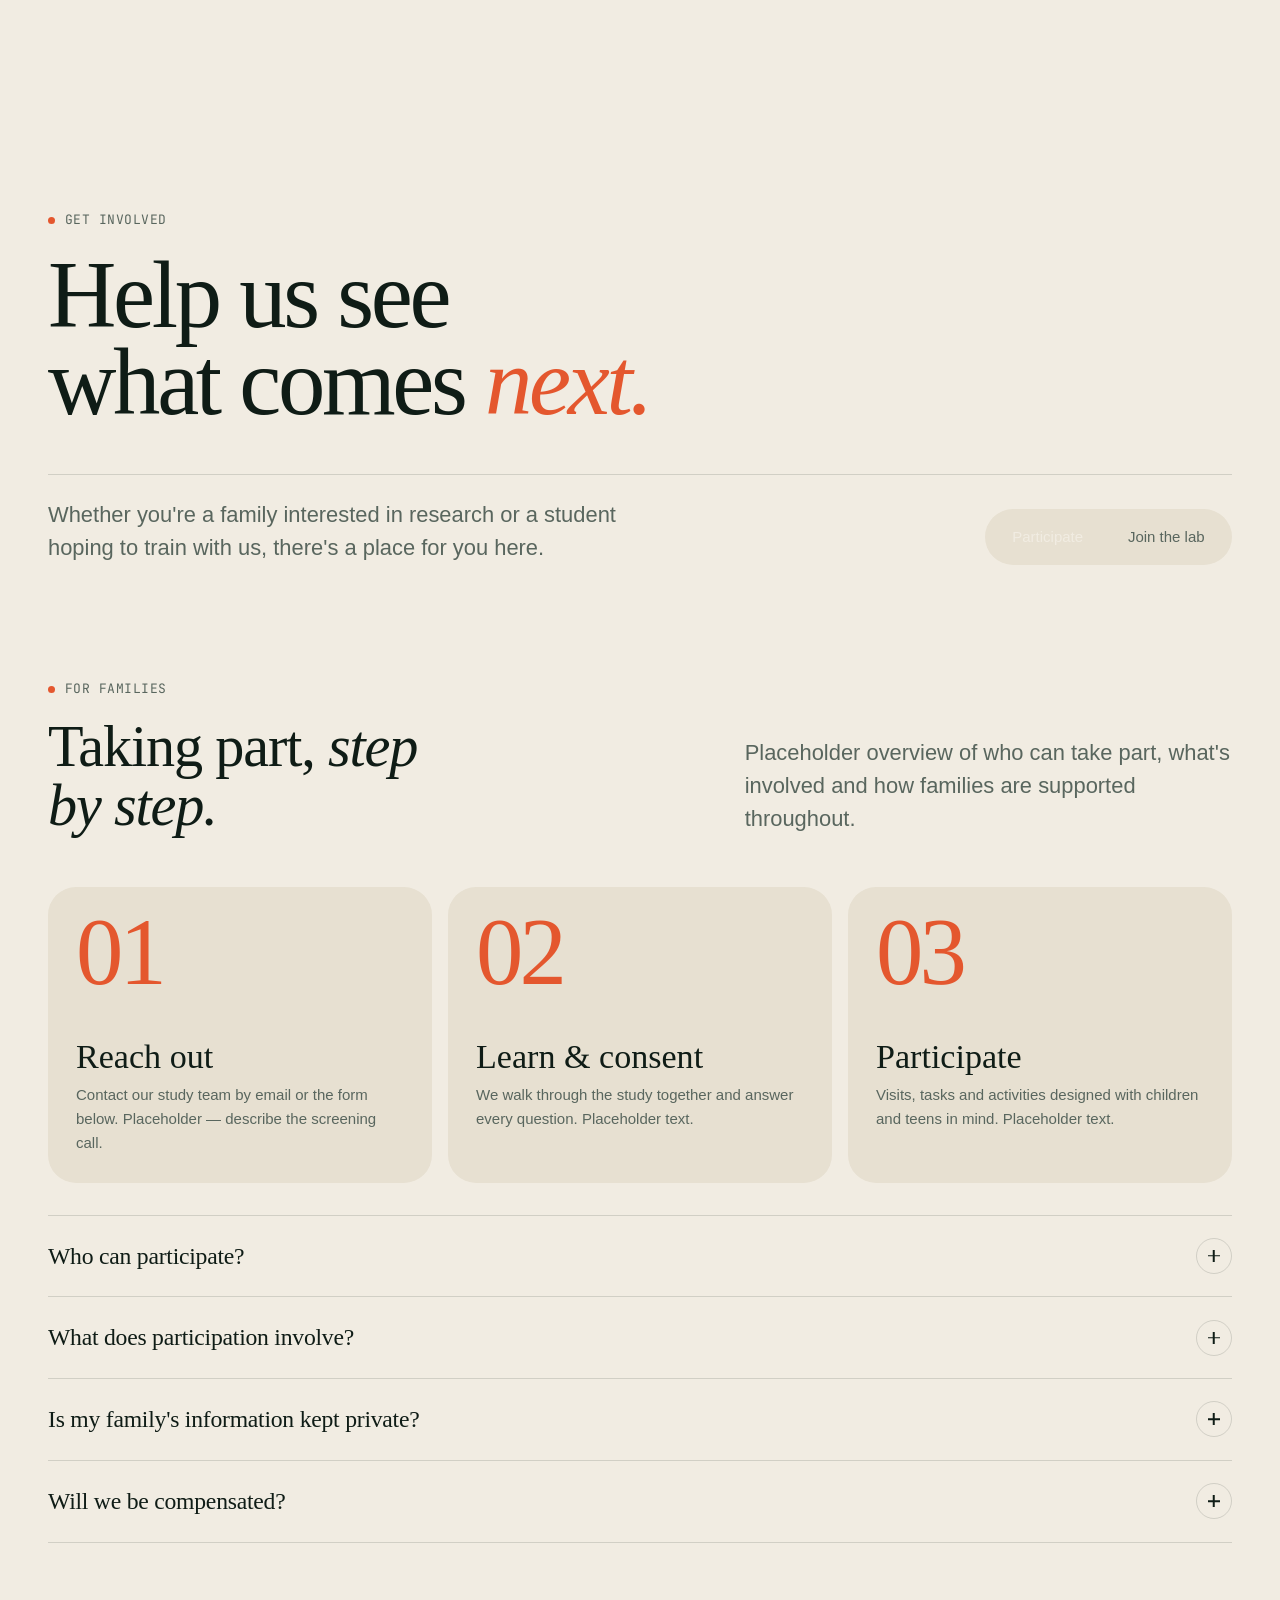
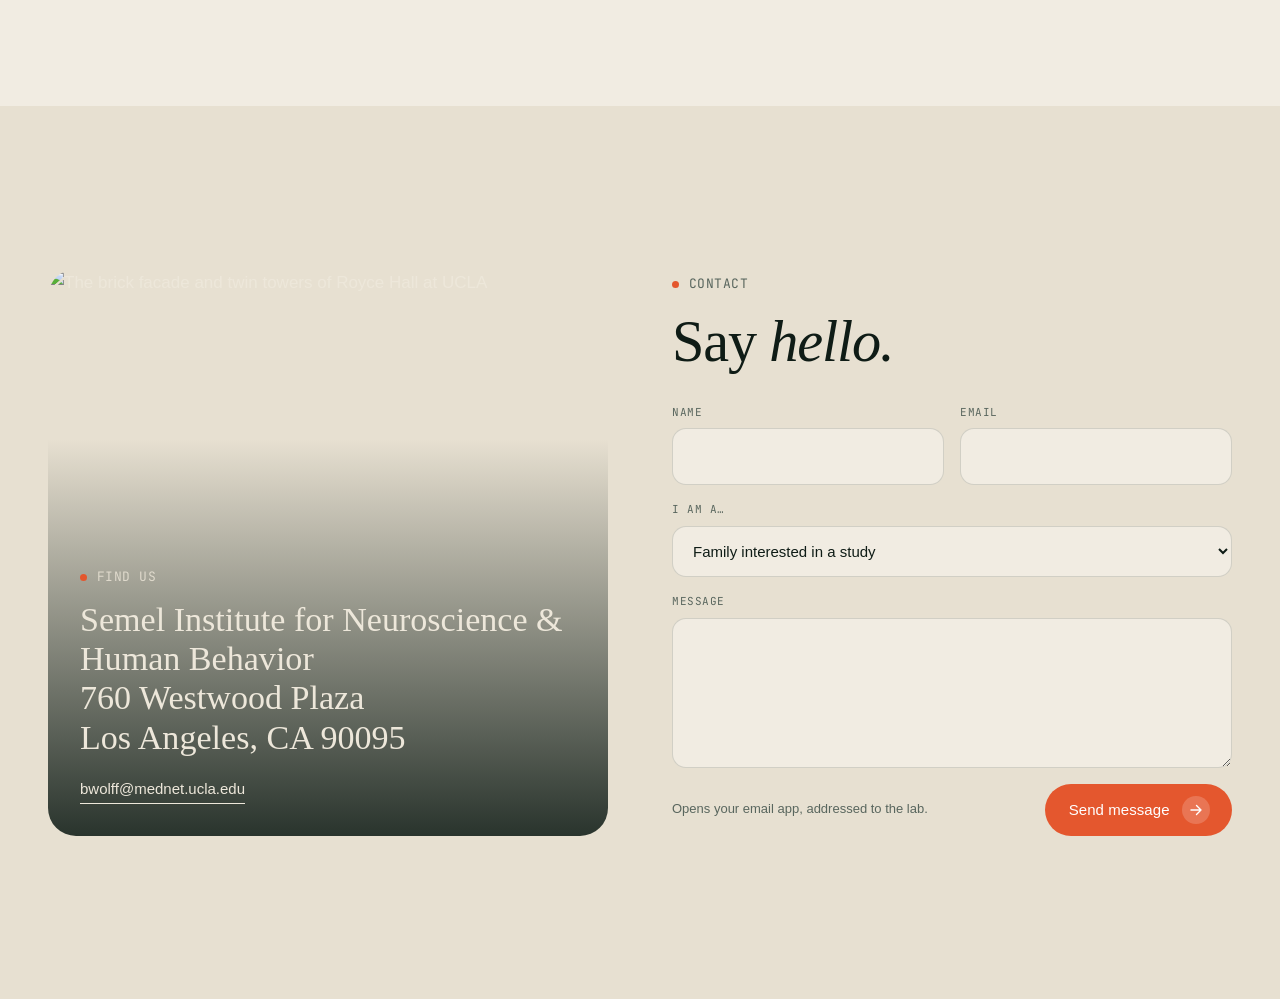
==== join.html @ d781b2df "Merge c249f1f068d83314486b79e9a5a73fc6388bdfba into 123a8e19e68fdc4e850683830ab4f4969137a31b" ====
<!doctype html>
<html lang="en" class="no-js">
<head>
  <meta charset="utf-8">
  <meta name="viewport" content="width=device-width, initial-scale=1, viewport-fit=cover">
  <title>Get involved — SEED Lab · UCLA</title>
  <meta name="description" content="Participate in SEED Lab research or join the lab at the UCLA Semel Institute.">
  <meta name="theme-color" content="#F1ECE2">
  <meta property="og:title" content="Get involved — SEED Lab · UCLA">
  <meta property="og:description" content="Participate in SEED Lab research or join the lab at the UCLA Semel Institute.">
  <meta property="og:image" content="assets/logo/seed-lab-og.png">
  <link rel="icon" type="image/svg+xml" href="assets/logo/favicon.svg">
  <link rel="preconnect" href="https://api.fontshare.com" crossorigin>
  <link rel="preconnect" href="https://fonts.googleapis.com">
  <link rel="preconnect" href="https://fonts.gstatic.com" crossorigin>
  <link href="https://api.fontshare.com/v2/css?f[]=boska@400,401,500,501,700&f[]=switzer@400,500,600&display=swap" rel="stylesheet">
  <link href="https://fonts.googleapis.com/css2?family=JetBrains+Mono:wght@400;500&display=swap" rel="stylesheet">
  <link rel="stylesheet" href="assets/css/style.css">
  <script>(function(){var h=document.documentElement;h.classList.remove('no-js');var s={};try{s=JSON.parse(window.name||'{}')||{};}catch(e){s={};}if(s.theme)h.dataset.theme=s.theme;var r=document.referrer,same=false;try{same=r&&new URL(r).host===location.host;}catch(e){}if(same&&s.nav)h.classList.add('is-entering');if(same)h.classList.add('no-loader');})();</script>
</head>
<body data-page="join">
  <main id="main" tabindex="-1">
    <section class="page-hero">
      <canvas class="ph-canvas" data-page-canvas aria-hidden="true"></canvas>
      <div class="wrap">
        <span class="eyebrow">Get involved</span>
        <h1 class="display ph-title" data-lines><span class="line"><span>Help us see</span></span><span class="line"><span>what comes <em>next.</em></span></span></h1>
        <div class="ph-foot">
          <p class="lede">Whether you're a family interested in research or a student hoping to train with us, there's a place for you here.</p>
          <div class="tabs" data-tabs role="tablist" aria-label="Ways to get involved">
            <span class="ind" aria-hidden="true"></span>
            <button role="tab" id="tab-p" aria-controls="panel-p" aria-selected="true" data-hash="participate" type="button">Participate</button>
            <button role="tab" id="tab-j" aria-controls="panel-j" aria-selected="false" data-hash="positions" type="button" tabindex="-1">Join the lab</button>
          </div>
        </div>
      </div>
    </section>

    <section class="section" style="padding-top:clamp(1rem,3vw,2rem)" id="participate">
      <div class="wrap">
        <div class="tabpanel" id="panel-p" role="tabpanel" aria-labelledby="tab-p" tabindex="0">
          <div class="sec-head"><div><span class="eyebrow">For families</span><h2 class="display h-2xl">Taking part, <em>step by step.</em></h2></div><p class="lede">Placeholder overview of who can take part, what's involved and how families are supported throughout.</p></div>
          <div class="steps">
            <div class="step fade"><span class="sn">01</span><div><h3>Reach out</h3><p>Contact our study team by email or the form below. Placeholder — describe the screening call.</p></div></div>
            <div class="step fade"><span class="sn">02</span><div><h3>Learn &amp; consent</h3><p>We walk through the study together and answer every question. Placeholder text.</p></div></div>
            <div class="step fade"><span class="sn">03</span><div><h3>Participate</h3><p>Visits, tasks and activities designed with children and teens in mind. Placeholder text.</p></div></div>
          </div>
          <div class="faq">
            <details><summary>Who can participate? <span class="pm" aria-hidden="true"></span></summary><div class="ans">Eligibility placeholder — age range, family history criteria, location. Lorem ipsum dolor sit amet, consectetur adipiscing elit.</div></details>
            <details><summary>What does participation involve? <span class="pm" aria-hidden="true"></span></summary><div class="ans">Placeholder — number of visits, duration, types of activities (questionnaires, tasks, devices).</div></details>
            <details><summary>Is my family's information kept private? <span class="pm" aria-hidden="true"></span></summary><div class="ans">Placeholder — describe confidentiality, IRB oversight and data protections.</div></details>
            <details><summary>Will we be compensated? <span class="pm" aria-hidden="true"></span></summary><div class="ans">Placeholder — describe compensation and travel/parking support.</div></details>
          </div>
        </div>

        <div class="tabpanel" id="panel-j" role="tabpanel" aria-labelledby="tab-j" tabindex="0" hidden>
          <div class="sec-head" id="positions"><div><span class="eyebrow">Positions</span><h2 class="display h-2xl">Train with <em>us.</em></h2></div><p class="lede">We welcome curious people from psychology, neuroscience, medicine, computer science, statistics and beyond.</p></div>
          <div class="positions">
            <div class="position"><div><h3>Undergraduate Research Assistant</h3><p>Placeholder — commitment, skills, how to apply.</p></div><span class="state mono"><i></i>Open</span><a class="btn btn-ghost" href="#contact">Apply <span class="arr"><svg viewBox="0 0 12 12" fill="none"><path d="M1 6h10M6.5 1.5 11 6l-4.5 4.5" stroke="currentColor" stroke-width="1.4" stroke-linecap="round" stroke-linejoin="round"/></svg></span></a></div>
            <div class="position"><div><h3>Graduate Student</h3><p>Placeholder — affiliated programs and rotation info.</p></div><span class="state mono"><i></i>Open</span><a class="btn btn-ghost" href="#contact">Inquire <span class="arr"><svg viewBox="0 0 12 12" fill="none"><path d="M1 6h10M6.5 1.5 11 6l-4.5 4.5" stroke="currentColor" stroke-width="1.4" stroke-linecap="round" stroke-linejoin="round"/></svg></span></a></div>
            <div class="position"><div><h3>Postdoctoral Scholar</h3><p>Placeholder — research areas and funding.</p></div><span class="state mono"><i></i>Open</span><a class="btn btn-ghost" href="#contact">Inquire <span class="arr"><svg viewBox="0 0 12 12" fill="none"><path d="M1 6h10M6.5 1.5 11 6l-4.5 4.5" stroke="currentColor" stroke-width="1.4" stroke-linecap="round" stroke-linejoin="round"/></svg></span></a></div>
            <div class="position"><div><h3>Research Coordinator</h3><p>Placeholder — role summary.</p></div><span class="state closed mono"><i></i>Closed</span><a class="btn btn-ghost" href="#contact">Notify me <span class="arr"><svg viewBox="0 0 12 12" fill="none"><path d="M1 6h10M6.5 1.5 11 6l-4.5 4.5" stroke="currentColor" stroke-width="1.4" stroke-linecap="round" stroke-linejoin="round"/></svg></span></a></div>
          </div>
        </div>
      </div>
    </section>

    <section class="section tint" id="contact">
      <div class="wrap contact-grid">
        <div class="contact-card reveal-img">
          <img src="assets/img/royce-hall.webp" alt="The brick facade and twin towers of Royce Hall at UCLA" loading="lazy">
          <span class="eyebrow" style="color:rgba(237,231,218,.8)">Find us</span>
          <address>Semel Institute for Neuroscience &amp; Human Behavior<br>760 Westwood Plaza<br>Los Angeles, CA 90095</address>
          <a class="link-arrow" style="margin-top:1.25rem;align-self:flex-start" href="mailto:bwolff@mednet.ucla.edu">bwolff@mednet.ucla.edu</a>
        </div>
        <div>
          <span class="eyebrow">Contact</span>
          <h2 class="display h-2xl" style="margin-block:1rem 2rem">Say <em>hello.</em></h2>
          <form class="form" id="contactForm" novalidate>
            <div class="form-row">
              <div class="field"><label for="f-name">Name</label><input id="f-name" name="name" required autocomplete="name"></div>
              <div class="field"><label for="f-email">Email</label><input id="f-email" name="email" type="email" required autocomplete="email"></div>
            </div>
            <div class="field"><label for="f-topic">I am a…</label>
              <select id="f-topic" name="topic"><option>Family interested in a study</option><option>Prospective student or trainee</option><option>Researcher / collaborator</option><option>Member of the press</option><option>Other</option></select>
            </div>
            <div class="field"><label for="f-msg">Message</label><textarea id="f-msg" name="message" required></textarea></div>
            <div style="display:flex;flex-wrap:wrap;gap:1rem;align-items:center;justify-content:space-between">
              <p class="form-note">Opens your email app, addressed to the lab.</p>
              <button class="btn btn-ember" type="submit">Send message <span class="arr"><svg viewBox="0 0 12 12" fill="none"><path d="M1 6h10M6.5 1.5 11 6l-4.5 4.5" stroke="currentColor" stroke-width="1.4" stroke-linecap="round" stroke-linejoin="round"/></svg></span></button>
            </div>
            <p class="form-ok" id="formOk" role="status">Thanks — your email app should open with your message ready to send.</p>
          </form>
        </div>
      </div>
    </section>
  </main>

  <footer data-footer data-header="dark"></footer>

  <script src="assets/vendor/gsap.min.js" defer></script>
  <script src="assets/vendor/ScrollTrigger.min.js" defer></script>
  <script src="assets/vendor/lenis.min.js" defer></script>
  <script src="assets/js/data.js" defer></script>
  <script src="assets/js/main.js" defer></script>
</body>
</html>
---- assets/css/style.css ----
/* ==========================================================================
   SEED Lab — UCLA Semel Institute
   Design system + components
   --------------------------------------------------------------------------
   EDITING TIPS
   - Colors live in :root below. Change --ember to re-theme the accent.
   - Fonts: Boska (display), Switzer (body), JetBrains Mono (labels).
   ========================================================================== */

:root {
  /* Palette ------------------------------------------------------------- */
  --ink: #0f1c16;          /* deep forest black */
  --ink-2: #15261e;
  --ink-3: #1d3328;
  --paper: #f1ece2;        /* warm bone paper */
  --paper-2: #e7e0d1;
  --paper-3: #dcd3c1;
  --bone: #ede7da;         /* text on dark */
  --ember: #e4572e;        /* accent — emergence */
  --ember-deep: #c4431d;
  --sprout: #b7c98a;       /* secondary — resilience (data viz) */
  --muted: #59665e;
  --muted-dark: #9aa79e;
  --line: rgba(15, 28, 22, 0.14);
  --line-dark: rgba(237, 231, 218, 0.14);

  /* Semantic (light) */
  --bg: var(--paper);
  --bg-2: var(--paper-2);
  --fg: var(--ink);
  --fg-muted: var(--muted);
  --rule: var(--line);

  /* Type ---------------------------------------------------------------- */
  --font-display: 'Boska', 'Iowan Old Style', 'Georgia', serif;
  --font-body: 'Switzer', 'Helvetica Neue', sans-serif;
  --font-mono: 'JetBrains Mono', ui-monospace, monospace;

  --text-xs: clamp(0.75rem, 0.72rem + 0.12vw, 0.8125rem);
  --text-sm: clamp(0.875rem, 0.85rem + 0.12vw, 0.9375rem);
  --text-base: clamp(1rem, 0.97rem + 0.15vw, 1.0625rem);
  --text-lg: clamp(1.125rem, 1.05rem + 0.4vw, 1.375rem);
  --text-xl: clamp(1.5rem, 1.25rem + 1.1vw, 2.25rem);
  --text-2xl: clamp(2rem, 1.4rem + 2.8vw, 3.75rem);
  --text-3xl: clamp(2.75rem, 1.6rem + 5.4vw, 6.5rem);
  --text-hero: clamp(3.25rem, 1.2rem + 8.6vw, 10.5rem);

  /* Space --------------------------------------------------------------- */
  --gutter: clamp(1.25rem, 0.6rem + 3vw, 3.5rem);
  --section: clamp(5rem, 3rem + 9vw, 11rem);
  --maxw: 1440px;
  --radius: 18px;
  --radius-lg: 28px;

  /* Motion -------------------------------------------------------------- */
  --ease-out: cubic-bezier(0.16, 1, 0.3, 1);
  --ease-in-out: cubic-bezier(0.65, 0, 0.35, 1);
  --t: 180ms var(--ease-out);
}

[data-theme='dark'] {
  --bg: #0b1511;
  --bg-2: #111f19;
  --fg: var(--bone);
  --fg-muted: var(--muted-dark);
  --rule: var(--line-dark);
  --paper: #0b1511;
  --paper-2: #111f19;
  --paper-3: #1a2c23;
}

/* Reset --------------------------------------------------------------------- */
*, *::before, *::after { box-sizing: border-box; }
html { -webkit-text-size-adjust: 100%; text-size-adjust: 100%; }
html.lenis, html.lenis body { height: auto; }
.lenis.lenis-smooth { scroll-behavior: auto !important; }
body {
  margin: 0;
  background: var(--bg);
  color: var(--fg);
  font-family: var(--font-body);
  font-size: var(--text-base);
  line-height: 1.6;
  -webkit-font-smoothing: antialiased;
  -moz-osx-font-smoothing: grayscale;
  text-rendering: optimizeLegibility;
  overflow-x: hidden;
  transition: background-color 400ms var(--ease-out), color 400ms var(--ease-out);
}
img, svg, canvas, video { display: block; max-width: 100%; }
img { height: auto; }
a { color: inherit; text-decoration: none; }
button { font: inherit; color: inherit; background: none; border: 0; padding: 0; cursor: pointer; }
input, select, textarea { font: inherit; color: inherit; }
h1, h2, h3, h4, p, figure, blockquote, ul, ol { margin: 0; padding: 0; }
ul, ol { list-style: none; }
::selection { background: var(--ember); color: var(--paper); }
:focus-visible { outline: 2px solid var(--ember); outline-offset: 3px; border-radius: 4px; }

.sr-only { position: absolute; width: 1px; height: 1px; padding: 0; margin: -1px; overflow: hidden; clip: rect(0,0,0,0); white-space: nowrap; border: 0; }
.skip { position: fixed; left: 1rem; top: -4rem; z-index: 999; background: var(--ember); color: #fff; padding: .6rem 1rem; border-radius: 999px; font-size: var(--text-sm); transition: top var(--t); }
.skip:focus { top: 1rem; }

/* Layout helpers ------------------------------------------------------------ */
.wrap { width: 100%; max-width: var(--maxw); margin-inline: auto; padding-inline: var(--gutter); }
.section { padding-block: var(--section); position: relative; }
.dark { background: var(--ink); color: var(--bone); --fg-muted: var(--muted-dark); --rule: var(--line-dark); }
[data-theme='dark'] .dark { background: #07100c; }
.tint { background: var(--bg-2); }

/* Type helpers -------------------------------------------------------------- */
.display { font-family: var(--font-display); font-weight: 500; letter-spacing: -0.02em; line-height: 0.95; }
.display em, .ital { font-style: italic; font-weight: 400; }
.h-hero { font-size: var(--text-hero); }
.h-3xl { font-size: var(--text-3xl); }
.h-2xl { font-size: var(--text-2xl); line-height: 1.02; }
.h-xl { font-size: var(--text-xl); line-height: 1.1; }
.lede { font-size: var(--text-lg); line-height: 1.5; max-width: 40ch; color: var(--fg-muted); }
.muted { color: var(--fg-muted); }
.mono, .eyebrow {
  font-family: var(--font-mono);
  font-size: var(--text-xs);
  letter-spacing: 0.04em;
  text-transform: uppercase;
  font-weight: 400;
}
.eyebrow { display: inline-flex; align-items: center; gap: .6rem; color: var(--fg-muted); }
.eyebrow::before { content: ''; width: 7px; height: 7px; border-radius: 50%; background: var(--ember); flex: none; }
.accent { color: var(--ember); }
.prose p + p { margin-top: 1em; }
.prose { max-width: 62ch; }

/* Buttons ------------------------------------------------------------------- */
.btn {
  --h: 52px;
  display: inline-flex; align-items: center; gap: .75rem;
  height: var(--h); padding: 0 1.4rem 0 1.5rem;
  border-radius: 999px;
  font-size: var(--text-sm); font-weight: 500; letter-spacing: .005em;
  position: relative; overflow: hidden; isolation: isolate;
  transition: color var(--t), background-color var(--t), border-color var(--t), transform var(--t);
  white-space: nowrap;
}
.btn .arr { width: 28px; height: 28px; border-radius: 50%; display: grid; place-items: center; transition: transform 400ms var(--ease-out), background-color var(--t); }
.btn .arr svg { width: 12px; height: 12px; }
.btn:hover .arr { transform: rotate(-45deg); }
.btn:active { transform: scale(.97); }
.btn-ember { background: var(--ember); color: #fff; }
.btn-ember .arr { background: rgba(255,255,255,.18); }
.btn-ember:hover { background: var(--ember-deep); }
.btn-ink { background: var(--ink); color: var(--bone); }
.btn-ink .arr { background: var(--ember); }
.btn-ink:hover { background: var(--ink-3); }
.btn-ghost { border: 1px solid currentColor; border-color: var(--rule); }
.btn-ghost:hover { border-color: currentColor; }
.btn-ghost .arr { background: var(--ember); color: #fff; }
[data-theme='dark'] .btn-ink { background: var(--bone); color: var(--ink); }

.link-arrow { display: inline-flex; align-items: center; gap: .5rem; font-size: var(--text-sm); font-weight: 500; position: relative; padding-bottom: 3px; }
.link-arrow::after { content: ''; position: absolute; left: 0; right: 0; bottom: 0; height: 1px; background: currentColor; transform-origin: right; transform: scaleX(1); transition: transform 500ms var(--ease-out); }
.link-arrow:hover::after { transform-origin: left; animation: line-swipe 700ms var(--ease-out); }
@keyframes line-swipe { 0% { transform: scaleX(1); transform-origin: right; } 45% { transform: scaleX(0); transform-origin: right; } 46% { transform-origin: left; } 100% { transform: scaleX(1); transform-origin: left; } }

/* ==========================================================================
   Header
   ========================================================================== */
.site-header {
  position: fixed; inset: 0 0 auto 0; z-index: 80;
  padding: 14px var(--gutter);
  pointer-events: none;
  transition: transform 500ms var(--ease-out);
}
.site-header.is-hidden { transform: translateY(-120%); }
.nav-shell {
  pointer-events: auto;
  max-width: var(--maxw); margin-inline: auto;
  display: flex; align-items: center; justify-content: space-between; gap: 1rem;
  height: 60px; padding: 0 8px 0 18px;
  border-radius: 999px;
  color: var(--fg);
  border: 1px solid transparent;
  transition: background-color 400ms var(--ease-out), border-color 400ms var(--ease-out), color 400ms var(--ease-out), box-shadow 400ms var(--ease-out);
}
.site-header.on-dark .nav-shell { color: var(--bone); }
.site-header.on-dark .btn-ink, .menu-open .site-header .btn-ink { background: var(--bone); color: var(--ink); }
.site-header.is-scrolled .nav-shell {
  background: color-mix(in oklab, var(--paper) 78%, transparent);
  -webkit-backdrop-filter: blur(18px) saturate(1.4);
  backdrop-filter: blur(18px) saturate(1.4);
  border-color: var(--rule);
  color: var(--fg);
  box-shadow: 0 10px 40px -20px rgba(15,28,22,.35);
}
.site-header.is-scrolled.on-dark .nav-shell {
  background: color-mix(in oklab, var(--ink) 72%, transparent);
  border-color: var(--line-dark);
  color: var(--bone);
}
.brand { display: flex; align-items: center; gap: .7rem; }
.brand-mark { width: 26px; height: 32px; flex: none; }
.brand-text { display: flex; flex-direction: column; line-height: 1; }
.brand-name { font-family: var(--font-display); font-size: 1.35rem; font-weight: 700; letter-spacing: -0.01em; }
.brand-sub { font-family: var(--font-mono); font-size: 10px; letter-spacing: .08em; text-transform: uppercase; opacity: .62; margin-top: 4px; }

.nav-links { display: flex; align-items: center; gap: .25rem; }
.nav-links a {
  position: relative; display: inline-flex; align-items: baseline; gap: .35rem;
  padding: .55rem .85rem; border-radius: 999px;
  font-size: var(--text-sm); font-weight: 500;
  transition: background-color var(--t), color var(--t);
}
.nav-links a sup { font-family: var(--font-mono); font-size: 9px; opacity: .5; letter-spacing: .04em; }
.nav-links a:hover { background: color-mix(in oklab, currentColor 9%, transparent); }
.nav-links a[aria-current='page']::after { content: ''; position: absolute; left: 50%; bottom: 3px; width: 4px; height: 4px; border-radius: 50%; background: var(--ember); transform: translateX(-50%); }
.nav-actions { display: flex; align-items: center; gap: .4rem; }
.icon-btn { width: 44px; height: 44px; border-radius: 50%; display: grid; place-items: center; transition: background-color var(--t); }
.icon-btn:hover { background: color-mix(in oklab, currentColor 10%, transparent); }
.icon-btn svg { width: 18px; height: 18px; }
.nav-cta { --h: 44px; padding: 0 .5rem 0 1.15rem; }
.nav-cta .arr { width: 30px; height: 30px; }
.menu-btn { display: none; }
.menu-btn .bars { width: 20px; height: 10px; position: relative; }
.menu-btn .bars span { position: absolute; left: 0; right: 0; height: 1.5px; background: currentColor; border-radius: 2px; transition: transform 400ms var(--ease-out), top 400ms var(--ease-out); }
.menu-btn .bars span:first-child { top: 0; }
.menu-btn .bars span:last-child { top: 8.5px; }
.menu-open .menu-btn .bars span:first-child { top: 4.25px; transform: rotate(45deg); }
.menu-open .menu-btn .bars span:last-child { top: 4.25px; transform: rotate(-45deg); }

@media (max-width: 1020px) {
  .nav-links { display: none; }
  .menu-btn { display: grid; }
  .nav-cta { display: none; }
}

/* Mobile menu */
.mobile-menu {
  position: fixed; inset: 0; z-index: 70;
  background: var(--ink); color: var(--bone);
  display: flex; flex-direction: column; justify-content: space-between;
  padding: 110px var(--gutter) 2rem;
  clip-path: circle(0% at calc(100% - 46px) 44px);
  transition: clip-path 800ms var(--ease-in-out);
  visibility: hidden;
}
.menu-open .mobile-menu { clip-path: circle(150% at calc(100% - 46px) 44px); visibility: visible; }
.menu-open .site-header .nav-shell { color: var(--bone); background: transparent; border-color: transparent; box-shadow: none; backdrop-filter: none; }
.mobile-menu ol { display: flex; flex-direction: column; gap: .25rem; counter-reset: m; }
.mobile-menu li { overflow: hidden; }
.mobile-menu li a { display: flex; align-items: baseline; gap: 1rem; font-family: var(--font-display); font-size: clamp(2.6rem, 11vw, 4.5rem); line-height: 1.08; letter-spacing: -0.02em; transform: translateY(110%); transition: transform 900ms var(--ease-out); }
.mobile-menu li a span { font-family: var(--font-mono); font-size: 11px; letter-spacing: .06em; color: var(--muted-dark); }
.menu-open .mobile-menu li a { transform: none; }
.menu-open .mobile-menu li:nth-child(1) a { transition-delay: 180ms; }
.menu-open .mobile-menu li:nth-child(2) a { transition-delay: 230ms; }
.menu-open .mobile-menu li:nth-child(3) a { transition-delay: 280ms; }
.menu-open .mobile-menu li:nth-child(4) a { transition-delay: 330ms; }
.menu-open .mobile-menu li:nth-child(5) a { transition-delay: 380ms; }
.menu-open .mobile-menu li:nth-child(6) a { transition-delay: 430ms; }
.mobile-menu .mm-foot { display: flex; justify-content: space-between; align-items: end; gap: 1rem; color: var(--muted-dark); font-size: var(--text-sm); border-top: 1px solid var(--line-dark); padding-top: 1.25rem; }
.mobile-menu .mm-foot a { color: var(--bone); }
.menu-open { overflow: hidden; }

/* ==========================================================================
   Preloader + page curtain
   ========================================================================== */
.loader {
  position: fixed; inset: 0; z-index: 200;
  background: var(--ink); color: var(--bone);
  display: grid; place-items: center;
}
.loader-inner { display: flex; flex-direction: column; align-items: center; gap: 1.5rem; }
.loader svg { width: 64px; height: 80px; }
.loader .count { font-family: var(--font-mono); font-size: 12px; letter-spacing: .1em; color: var(--muted-dark); }
.loader .ltxt { font-family: var(--font-display); font-size: 1.1rem; letter-spacing: -0.01em; overflow: hidden; }
.loader .ltxt span { display: inline-block; }
html.no-loader .loader { display: none; }

.curtain {
  position: fixed; inset: 0; z-index: 190; pointer-events: none;
  background: var(--ink);
  transform: translateY(100%);
  display: grid; place-items: center;
}
.curtain svg { width: 48px; height: 60px; opacity: 0; }
html.is-leaving .curtain { transform: translateY(0); transition: transform 650ms var(--ease-in-out); }
html.is-leaving .curtain svg { opacity: 1; transition: opacity 300ms 300ms; }
html.is-entering body::after { content: ''; position: fixed; inset: 0; z-index: 189; background: var(--ink); pointer-events: none; animation: curtain-out 900ms var(--ease-in-out) 80ms forwards; }
@keyframes curtain-out { to { transform: translateY(-100%); } }
@keyframes fade-out { to { opacity: 0; } }
.loader { animation: loader-failsafe 600ms 4s forwards; }
@keyframes loader-failsafe { to { opacity: 0; visibility: hidden; } }

/* ==========================================================================
   Home hero
   ========================================================================== */
.hero {
  position: relative; min-height: 100svh; min-height: 100vh;
  background: var(--ink); color: var(--bone);
  overflow: hidden; isolation: isolate;
  display: flex; flex-direction: column; justify-content: flex-end;
}
@supports (min-height: 100svh) { .hero { min-height: 100svh; } }
.hero-canvas { position: absolute; inset: 0; width: 100%; height: 100%; z-index: -1; }
.hero::after { /* soft vignette + grain */
  content: ''; position: absolute; inset: 0; z-index: -1; pointer-events: none;
  background:
    radial-gradient(120% 80% at 10% 100%, rgba(15,28,22,.85) 0%, rgba(15,28,22,0) 55%),
    radial-gradient(90% 60% at 100% 0%, rgba(15,28,22,.4), transparent 60%);
}
.grain { position: absolute; inset: -50%; z-index: 0; pointer-events: none; opacity: .07; mix-blend-mode: overlay;
  background-image: url("data:image/svg+xml,%3Csvg xmlns='http://www.w3.org/2000/svg' width='160' height='160'%3E%3Cfilter id='n'%3E%3CfeTurbulence type='fractalNoise' baseFrequency='.9' numOctaves='3' stitchTiles='stitch'/%3E%3C/filter%3E%3Crect width='100%25' height='100%25' filter='url(%23n)'/%3E%3C/svg%3E");
  animation: grain 1.2s steps(6) infinite; }
@keyframes grain { 0%{transform:translate(0,0)} 20%{transform:translate(-3%,2%)} 40%{transform:translate(2%,-3%)} 60%{transform:translate(-2%,-1%)} 80%{transform:translate(3%,3%)} 100%{transform:translate(0,0)} }

.hero-content { position: relative; z-index: 2; padding-top: 140px; padding-bottom: clamp(2rem, 4vw, 3.5rem); }
.hero-kicker { display: flex; flex-wrap: wrap; gap: .5rem 1.5rem; margin-bottom: clamp(1.25rem, 2.5vw, 2rem); color: var(--muted-dark); }
.hero-title { font-size: var(--text-hero); line-height: .9; letter-spacing: -0.035em; max-width: 12ch; }
.hero-title .line { display: block; overflow: hidden; padding-bottom: .06em; margin-bottom: -.06em; }
.hero-title .line > span { display: inline-block; }
.hero-title em { color: var(--ember); padding-right: .05em; }
.hero-bottom { display: grid; grid-template-columns: minmax(0, 1.1fr) minmax(0, 1fr); gap: 2rem 4rem; align-items: end; margin-top: clamp(1.75rem, 3.5vw, 3rem); }
.hero-bottom .lede { color: rgba(237,231,218,.78); max-width: 46ch; }
.hero-ctas { display: flex; flex-wrap: wrap; gap: .75rem; justify-content: flex-end; }
.hero-ctas .btn-ghost { color: var(--bone); border-color: var(--line-dark); }
.hero-meta {
  position: relative; z-index: 2;
  border-top: 1px solid var(--line-dark);
  display: flex; justify-content: space-between; gap: 1rem; flex-wrap: wrap;
  padding-block: 1.1rem; color: var(--muted-dark);
}
.scroll-cue { display: inline-flex; align-items: center; gap: .6rem; }
.scroll-cue i { width: 1px; height: 22px; background: var(--line-dark); position: relative; overflow: hidden; }
.scroll-cue i::after { content: ''; position: absolute; left: 0; top: -40%; width: 1px; height: 40%; background: var(--ember); animation: cue 1.8s var(--ease-in-out) infinite; }
@keyframes cue { to { top: 100%; } }
.canvas-label { position: absolute; z-index: 1; font-family: var(--font-mono); font-size: 10.5px; letter-spacing: .08em; text-transform: uppercase; color: var(--muted-dark); pointer-events: none; display: flex; align-items: center; gap: .5rem; white-space: nowrap; opacity: 0; transition: opacity 800ms var(--ease-out); }
.canvas-label.show { opacity: 1; }
.canvas-label b { font-weight: 400; color: var(--bone); }
.canvas-label .sw { width: 18px; height: 2px; border-radius: 2px; }

@media (max-width: 860px) {
  .hero-bottom { grid-template-columns: 1fr; }
  .hero-ctas { justify-content: flex-start; }
  .hero-meta .hide-sm { display: none; }
}

/* Marquee ------------------------------------------------------------------- */
.marquee { overflow: hidden; border-block: 1px solid var(--rule); padding-block: 1.1rem; background: var(--bg); }
.marquee-track { display: flex; width: max-content; animation: marquee 48s linear infinite; }
.marquee:hover .marquee-track { animation-play-state: paused; }
.marquee-item { display: flex; align-items: center; gap: 2rem; padding-right: 2rem; font-family: var(--font-display); font-size: clamp(1.4rem, 1rem + 1.6vw, 2.4rem); letter-spacing: -0.01em; white-space: nowrap; }
.marquee-item .dot { width: 22px; height: 28px; color: var(--fg); flex: none; }
.marquee-item .dot svg { width: 100%; height: 100%; }
@keyframes marquee { to { transform: translateX(-50%); } }

/* ==========================================================================
   Acronym section
   ========================================================================== */
.acro-head { display: flex; justify-content: space-between; align-items: end; gap: 2rem; flex-wrap: wrap; margin-bottom: clamp(2.5rem, 5vw, 4.5rem); }
.acro-head .h-2xl { max-width: 16ch; }
.acro-list { border-top: 1px solid var(--rule); }
.acro-row {
  display: grid; grid-template-columns: minmax(0, 1fr) minmax(220px, 300px);
  align-items: center; gap: 1.5rem;
  border-bottom: 1px solid var(--rule);
  padding-block: clamp(.5rem, 1.2vw, 1rem);
}
.acro-word { font-family: var(--font-display); font-size: clamp(3.4rem, 1rem + 10vw, 11.5rem); line-height: .92; letter-spacing: -0.04em; white-space: nowrap; display: flex; align-items: baseline; }
.acro-word .cap { color: var(--ember); font-weight: 700; }
.acro-word .rest { display: inline-block; clip-path: inset(0 100% 0 0); }
.acro-word .conj { font-style: italic; font-weight: 400; font-size: .32em; letter-spacing: 0; color: var(--fg-muted); margin-left: .35em; opacity: 0; }
.acro-note { color: var(--fg-muted); font-size: var(--text-sm); line-height: 1.5; }
.acro-note .mono { display: block; color: var(--fg); margin-bottom: .35rem; }
.no-js .acro-word .rest, .reduce .acro-word .rest, .no-motion .acro-word .rest { clip-path: none; }
.no-js .acro-word .conj, .reduce .acro-word .conj, .no-motion .acro-word .conj { opacity: 1; }
@media (max-width: 760px) {
  .acro-row { grid-template-columns: 1fr; gap: .25rem; padding-block: 1rem; }
}

/* ==========================================================================
   Question / statement
   ========================================================================== */
.statement { font-family: var(--font-display); font-size: clamp(2rem, 1rem + 4.2vw, 5.25rem); line-height: 1.04; letter-spacing: -0.025em; max-width: 20ch; }
.statement .w { opacity: .14; transition: opacity 200ms linear; }
.statement em { color: var(--ember); }
.no-js .statement .w, .reduce .statement .w { opacity: 1; }
.q-grid { display: grid; grid-template-columns: minmax(0, 1fr) minmax(0, 1fr); gap: clamp(2rem, 6vw, 7rem); margin-top: clamp(4rem, 8vw, 8rem); align-items: start; }
.q-figure { position: relative; border-radius: var(--radius-lg); overflow: hidden; aspect-ratio: 4 / 5; }
.q-figure img { width: 100%; height: 118%; object-fit: cover; position: absolute; top: -9%; }
.q-figure figcaption { position: absolute; left: 1rem; bottom: 1rem; right: 1rem; display: flex; justify-content: space-between; color: rgba(237,231,218,.9); }
.q-copy { padding-top: clamp(0rem, 6vw, 6rem); }
.q-copy .prose { color: rgba(237,231,218,.78); margin-top: 1.5rem; }
.q-copy .h-xl { font-family: var(--font-display); max-width: 18ch; }
.pill-row { display: flex; flex-wrap: wrap; gap: .5rem; margin-top: 2rem; }
.pill { font-family: var(--font-mono); font-size: 11px; letter-spacing: .05em; text-transform: uppercase; padding: .45rem .8rem; border-radius: 999px; border: 1px solid var(--rule); color: var(--fg-muted); }
@media (max-width: 860px) { .q-grid { grid-template-columns: 1fr; } .q-figure { aspect-ratio: 4/3; } }

/* ==========================================================================
   Lenses — horizontal scroller
   ========================================================================== */
.lenses { overflow: hidden; }
.lenses-head { display: grid; grid-template-columns: minmax(0, 1.3fr) minmax(0, 1fr); gap: 2rem; align-items: end; margin-bottom: clamp(2.5rem, 5vw, 4rem); }
.lenses-track { display: flex; gap: clamp(1rem, 2vw, 1.75rem); padding-inline: var(--gutter); width: max-content; will-change: transform; }
.lens {
  width: clamp(290px, 30vw, 440px); flex: none;
  border-radius: var(--radius-lg); overflow: hidden;
  background: var(--bg); border: 1px solid var(--rule);
  display: flex; flex-direction: column;
}
.lens-img { aspect-ratio: 5 / 4; overflow: hidden; position: relative; }
.lens-img img { width: 100%; height: 100%; object-fit: cover; transform: scale(1.06); transition: transform 1.2s var(--ease-out); }
.lens:hover .lens-img img { transform: scale(1.12); }
.lens-img .num { position: absolute; top: 1rem; left: 1rem; background: rgba(15,28,22,.6); color: var(--bone); backdrop-filter: blur(8px); -webkit-backdrop-filter: blur(8px); border-radius: 999px; padding: .35rem .7rem; }
.lens-body { padding: 1.5rem 1.5rem 1.75rem; display: flex; flex-direction: column; gap: .6rem; flex: 1; }
.lens-body h3 { font-family: var(--font-display); font-size: var(--text-xl); font-weight: 500; letter-spacing: -0.015em; line-height: 1.05; }
.lens-body p { color: var(--fg-muted); font-size: var(--text-sm); }
.lens-end { width: clamp(260px, 26vw, 380px); flex: none; display: flex; flex-direction: column; justify-content: center; gap: 1.5rem; padding: 2rem; }
.lens-progress { margin: clamp(2rem, 4vw, 3rem) var(--gutter) 0; height: 2px; background: var(--rule); border-radius: 2px; overflow: hidden; max-width: calc(var(--maxw) - 2 * var(--gutter)); }
.lens-progress span { display: block; height: 100%; width: 100%; background: var(--ember); transform-origin: left; transform: scaleX(0); }
@media (max-width: 860px) {
  .lenses-head { grid-template-columns: 1fr; }
  .lenses-track { width: auto; overflow-x: auto; scroll-snap-type: x mandatory; padding-bottom: 1rem; scrollbar-width: none; }
  .lenses-track::-webkit-scrollbar { display: none; }
  .lens { width: 82vw; scroll-snap-align: center; }
  .lens-end { display: none; }
  .lens-progress { display: none; }
}

/* ==========================================================================
   Full-bleed divergence image
   ========================================================================== */
.bleed { position: relative; height: 120vh; overflow: hidden; background: var(--ink); color: var(--bone); }
.bleed-media { position: absolute; inset: 0; }
.bleed-media img { width: 100%; height: 100%; object-fit: cover; transform: scale(1.25); filter: saturate(.8) contrast(1.05); }
.bleed::before { content: ''; position: absolute; inset: 0; z-index: 1; background: linear-gradient(180deg, rgba(15,28,22,.55), rgba(15,28,22,.15) 40%, rgba(15,28,22,.75)); }
.bleed-inner { position: relative; z-index: 2; height: 100%; display: flex; flex-direction: column; justify-content: space-between; padding-block: clamp(5rem, 10vw, 8rem) clamp(2rem, 5vw, 4rem); }
.bleed-quote { font-family: var(--font-display); font-size: clamp(2.6rem, 1rem + 7vw, 8.5rem); line-height: .92; letter-spacing: -0.035em; max-width: 13ch; }
.bleed-quote em { color: var(--ember); }
.bleed-foot { display: flex; justify-content: space-between; gap: 2rem; flex-wrap: wrap; align-items: end; }
.bleed-foot p { max-width: 42ch; color: rgba(237,231,218,.82); }

/* ==========================================================================
   Focus + stats
   ========================================================================== */
.focus-grid { display: grid; grid-template-columns: minmax(0, 1fr) minmax(0, 1.1fr); gap: clamp(2rem, 7vw, 8rem); align-items: center; }
.focus-img { border-radius: 999px 999px var(--radius-lg) var(--radius-lg); overflow: hidden; aspect-ratio: 3 / 4; position: relative; }
.focus-img img { width: 100%; height: 115%; object-fit: cover; position: absolute; top: -7%; }
.focus-copy .h-2xl { margin-block: 1.25rem 1.5rem; max-width: 14ch; }
.stats { display: grid; grid-template-columns: repeat(3, minmax(0, 1fr)); margin-top: clamp(2.5rem, 5vw, 4rem); border-top: 1px solid var(--rule); }
.stat { padding: 1.5rem 1rem 0 0; }
.stat + .stat { padding-left: 1.25rem; border-left: 1px solid var(--rule); }
.stat .n { font-family: var(--font-display); font-size: var(--text-3xl); line-height: 1; letter-spacing: -0.03em; font-variant-numeric: tabular-nums; }
.stat .n sup { font-size: .35em; color: var(--ember); vertical-align: top; margin-left: .1em; }
.stat .l { margin-top: .6rem; font-size: var(--text-sm); color: var(--fg-muted); max-width: 18ch; line-height: 1.4; }
@media (max-width: 860px) { .focus-grid { grid-template-columns: 1fr; } .focus-img { max-width: 440px; aspect-ratio: 4/5; } }
@media (max-width: 520px) { .stats { grid-template-columns: 1fr; } .stat + .stat { border-left: 0; padding-left: 0; border-top: 1px solid var(--rule); padding-top: 1.25rem; margin-top: 1.25rem; } .stat { padding-top: 1.25rem; } }

/* ==========================================================================
   PI spotlight
   ========================================================================== */
.pi { display: grid; grid-template-columns: minmax(0, .85fr) minmax(0, 1.15fr); gap: clamp(2rem, 7vw, 7rem); align-items: center; }
.arch { position: relative; aspect-ratio: 4 / 5; border-radius: 999px 999px 24px 24px; overflow: hidden; background: var(--ink); }
.arch img { width: 100%; height: 100%; object-fit: cover; }
.arch .placeholder-tag { position: absolute; left: 50%; bottom: 1.25rem; transform: translateX(-50%); background: rgba(15,28,22,.7); color: var(--bone); backdrop-filter: blur(8px); -webkit-backdrop-filter: blur(8px); padding: .45rem .8rem; border-radius: 999px; white-space: nowrap; }
.arch-ring { position: absolute; inset: -14px; border: 1px solid var(--rule); border-radius: 999px 999px 32px 32px; pointer-events: none; }
.pi-wrap { position: relative; }
.pi-name { font-size: var(--text-3xl); margin-block: 1rem 1.25rem; }
.pi-roles { display: flex; flex-wrap: wrap; gap: .5rem; margin-bottom: 1.75rem; }
.pi .prose { color: var(--fg-muted); }
.pi-actions { display: flex; flex-wrap: wrap; gap: .75rem 1.5rem; align-items: center; margin-top: 2rem; }
@media (max-width: 860px) { .pi { grid-template-columns: 1fr; } .pi-wrap { max-width: 380px; } }

/* ==========================================================================
   Publications preview (hover-reveal list)
   ========================================================================== */
.sec-head { display: flex; justify-content: space-between; align-items: end; gap: 1.5rem 2rem; flex-wrap: wrap; margin-bottom: clamp(2rem, 4vw, 3.5rem); }
.sec-head .h-2xl { max-width: 14ch; margin-top: 1rem; }
.pub-rows { border-top: 1px solid var(--rule); }
.pub-row {
  display: grid; grid-template-columns: 90px minmax(0, 1fr) minmax(0, .55fr) 48px;
  gap: 1.5rem; align-items: center;
  padding-block: clamp(1.25rem, 2.2vw, 1.9rem);
  border-bottom: 1px solid var(--rule);
  position: relative;
  transition: padding var(--t), color var(--t);
}
.pub-row::before { content: ''; position: absolute; inset: 0; background: var(--bg-2); transform: scaleY(0); transform-origin: bottom; transition: transform 500ms var(--ease-out); z-index: -1; }
.pub-row:hover::before { transform: scaleY(1); }
.pub-rows { position: relative; z-index: 0; }
.pub-row .yr { color: var(--fg-muted); }
.pub-row .ttl { font-family: var(--font-display); font-size: clamp(1.25rem, 1rem + 1vw, 2rem); line-height: 1.12; letter-spacing: -0.015em; transition: transform 500ms var(--ease-out); }
.pub-row:hover .ttl { transform: translateX(10px); }
.pub-row .venue { font-size: var(--text-sm); color: var(--fg-muted); line-height: 1.4; }
.pub-row .go { width: 44px; height: 44px; border-radius: 50%; border: 1px solid var(--rule); display: grid; place-items: center; transition: background-color var(--t), border-color var(--t), color var(--t), transform 500ms var(--ease-out); }
.pub-row .go svg { width: 13px; height: 13px; }
.pub-row:hover .go { background: var(--ember); border-color: var(--ember); color: #fff; transform: rotate(-45deg); }
.hover-img { position: fixed; left: 0; top: 0; width: 280px; aspect-ratio: 4/3; border-radius: 16px; overflow: hidden; pointer-events: none; z-index: 60; opacity: 0; transform: translate(-50%, -50%) scale(.8); transition: opacity 300ms var(--ease-out), transform 400ms var(--ease-out); }
.hover-img.show { opacity: 1; transform: translate(-50%, -50%) scale(1); }
.hover-img img { width: 100%; height: 100%; object-fit: cover; }
@media (max-width: 760px) {
  .pub-row { grid-template-columns: 1fr 44px; gap: .4rem 1rem; }
  .pub-row .yr { grid-column: 1 / -1; }
  .pub-row .venue { grid-column: 1; }
  .pub-row .go { grid-row: 2 / span 2; grid-column: 2; }
  .hover-img { display: none; }
}

/* ==========================================================================
   News cards
   ========================================================================== */
.news-grid { display: grid; grid-template-columns: repeat(3, minmax(0, 1fr)); gap: clamp(1rem, 2vw, 1.75rem); }
.news-card { display: flex; flex-direction: column; gap: 1rem; }
.news-card .ni { aspect-ratio: 4/3; border-radius: var(--radius); overflow: hidden; position: relative; }
.news-card .ni img { width: 100%; height: 100%; object-fit: cover; transition: transform 1.2s var(--ease-out); }
.news-card:hover .ni img { transform: scale(1.06); }
.news-card .ni .tag { position: absolute; top: .9rem; left: .9rem; background: var(--paper); color: var(--ink); border-radius: 999px; padding: .35rem .7rem; }
.news-card .meta { display: flex; gap: 1rem; color: var(--fg-muted); }
.news-card h3 { font-family: var(--font-display); font-size: clamp(1.3rem, 1.05rem + .8vw, 1.75rem); font-weight: 500; line-height: 1.12; letter-spacing: -0.01em; }
.news-card p { color: var(--fg-muted); font-size: var(--text-sm); }
@media (max-width: 900px) { .news-grid { grid-template-columns: 1fr 1fr; } .news-grid > :nth-child(3) { display: none; } }
@media (max-width: 600px) { .news-grid { grid-template-columns: 1fr; } .news-grid > :nth-child(3) { display: flex; } }

/* ==========================================================================
   CTA — grow with us
   ========================================================================== */
.cta { position: relative; overflow: hidden; background: var(--ink); color: var(--bone); }
.cta-bg { position: absolute; inset: 0; }
.cta-bg img { width: 100%; height: 115%; object-fit: cover; opacity: .55; position: absolute; top: -7%; }
.cta::before { content: ''; position: absolute; inset: 0; z-index: 1; background: radial-gradient(80% 90% at 20% 30%, rgba(15,28,22,.2), rgba(15,28,22,.88)); }
.cta-inner { position: relative; z-index: 2; }
.cta-title { font-size: clamp(3.5rem, 1rem + 11vw, 12rem); line-height: .86; letter-spacing: -0.045em; }
.cta-title em { color: var(--ember); }
.cta-cards { display: grid; grid-template-columns: 1fr 1fr; gap: 1rem; margin-top: clamp(3rem, 6vw, 5rem); }
.cta-card {
  position: relative; display: flex; flex-direction: column; justify-content: space-between; gap: 3rem;
  min-height: 280px; padding: clamp(1.5rem, 3vw, 2.25rem);
  border-radius: var(--radius-lg);
  background: rgba(237,231,218,.06);
  border: 1px solid var(--line-dark);
  -webkit-backdrop-filter: blur(14px); backdrop-filter: blur(14px);
  overflow: hidden;
  transition: background-color 500ms var(--ease-out), color 500ms var(--ease-out), border-color 500ms var(--ease-out);
}
.cta-card:hover { background: var(--bone); color: var(--ink); border-color: var(--bone); }
.cta-card .top { display: flex; justify-content: space-between; align-items: start; gap: 1rem; }
.cta-card h3 { font-family: var(--font-display); font-size: var(--text-2xl); font-weight: 500; line-height: 1; letter-spacing: -0.025em; }
.cta-card p { max-width: 36ch; color: inherit; opacity: .75; font-size: var(--text-sm); }
.cta-card .circ { width: 56px; height: 56px; border-radius: 50%; background: var(--ember); color: #fff; display: grid; place-items: center; flex: none; transition: transform 600ms var(--ease-out); }
.cta-card .circ svg { width: 16px; height: 16px; }
.cta-card:hover .circ { transform: rotate(-45deg) scale(1.05); }
@media (max-width: 760px) { .cta-cards { grid-template-columns: 1fr; } .cta-card { min-height: 220px; } }

/* ==========================================================================
   Footer
   ========================================================================== */
.site-footer { background: var(--ink); color: var(--bone); padding-top: clamp(4rem, 8vw, 7rem); overflow: hidden; position: relative; }
[data-theme='dark'] .site-footer { background: #07100c; }
.foot-grid { display: grid; grid-template-columns: 1.4fr repeat(3, minmax(0, 1fr)); gap: 2.5rem; padding-bottom: clamp(3rem, 6vw, 5rem); }
.foot-grid h4 { font-family: var(--font-mono); font-size: var(--text-xs); font-weight: 400; text-transform: uppercase; letter-spacing: .06em; color: var(--muted-dark); margin-bottom: 1.1rem; }
.foot-grid li + li { margin-top: .55rem; }
.foot-grid a { transition: color var(--t); }
.foot-grid a:hover { color: var(--ember); }
.foot-intro p { font-family: var(--font-display); font-size: var(--text-xl); line-height: 1.12; letter-spacing: -0.015em; max-width: 18ch; }
.foot-intro .btn { margin-top: 1.75rem; }
.foot-word { display: flex; align-items: flex-end; gap: clamp(.5rem, 2vw, 2rem); border-top: 1px solid var(--line-dark); padding-top: clamp(1.5rem, 3vw, 2.5rem); }
.foot-word .big { font-family: var(--font-display); font-weight: 700; font-size: clamp(5rem, 1rem + 22vw, 24rem); line-height: .74; letter-spacing: -0.06em; color: transparent; -webkit-text-stroke: 1px rgba(237,231,218,.32); transform: translateY(.08em); user-select: none; }
.foot-word .big span { display: inline-block; transition: color 600ms var(--ease-out), -webkit-text-stroke-color 600ms; }
.foot-word .big span:hover { color: var(--ember); -webkit-text-stroke-color: var(--ember); }
.foot-word svg { width: clamp(46px, 9vw, 150px); height: auto; flex: none; margin-bottom: 1.2vw; }
.foot-bottom { display: flex; justify-content: space-between; gap: 1rem; flex-wrap: wrap; padding-block: 1.5rem; color: var(--muted-dark); border-top: 1px solid var(--line-dark); position: relative; z-index: 2; background: inherit; }
.foot-bottom a:hover { color: var(--bone); }
@media (max-width: 900px) { .foot-grid { grid-template-columns: 1fr 1fr; } .foot-intro { grid-column: 1 / -1; } }
@media (max-width: 480px) { .foot-grid { grid-template-columns: 1fr; } }

/* ==========================================================================
   Interior page hero
   ========================================================================== */
.page-hero { position: relative; padding-top: clamp(9rem, 16vw, 13rem); padding-bottom: clamp(3rem, 6vw, 5rem); overflow: hidden; }
.page-hero .ph-canvas { position: absolute; top: 0; right: 0; width: 62%; height: 100%; z-index: 0; opacity: .9; pointer-events: none; }
.page-hero .wrap { position: relative; z-index: 1; }
.ph-title { font-size: var(--text-3xl); line-height: .92; letter-spacing: -0.035em; margin-top: 1.25rem; max-width: 13ch; }
.ph-title em { color: var(--ember); }
.ph-title .line { display: block; overflow: hidden; padding-bottom: .08em; margin-bottom: -.08em; }
.ph-title .line > span { display: inline-block; }
.ph-foot { display: grid; grid-template-columns: minmax(0,1fr) auto; gap: 2rem; align-items: end; margin-top: clamp(2rem, 4vw, 3rem); padding-top: 1.5rem; border-top: 1px solid var(--rule); }
.ph-foot .lede { max-width: 52ch; }
.ph-index { display: flex; gap: 1.5rem; color: var(--fg-muted); }
@media (max-width: 760px) { .ph-foot { grid-template-columns: 1fr; } .page-hero .ph-canvas { width: 100%; opacity: .45; } }

/* Reveal helpers ------------------------------------------------------------ */
.reveal-img { clip-path: inset(12% 12% 12% 12% round var(--radius-lg)); }
.no-js .reveal-img, .reduce .reveal-img, .no-motion .reveal-img { clip-path: none; }
.fade { opacity: 0; }
.no-js .fade, .reduce .fade, .no-motion .fade { opacity: 1; }

/* ==========================================================================
   Team page
   ========================================================================== */
.pi-feature { display: grid; grid-template-columns: minmax(0, .8fr) minmax(0, 1.2fr); gap: clamp(2rem, 6vw, 6rem); align-items: center; padding: clamp(1.5rem, 3vw, 2.5rem); border-radius: var(--radius-lg); background: var(--bg-2); }
.pi-feature .arch { aspect-ratio: 1 / 1.1; }
@media (max-width: 860px) { .pi-feature { grid-template-columns: 1fr; } }

.filters { display: flex; flex-wrap: wrap; gap: .5rem; }
.chip {
  display: inline-flex; align-items: center; gap: .5rem;
  height: 40px; padding: 0 1rem; border-radius: 999px;
  border: 1px solid var(--rule);
  font-size: var(--text-sm); font-weight: 500;
  transition: background-color var(--t), color var(--t), border-color var(--t);
}
.chip .c { font-family: var(--font-mono); font-size: 10.5px; opacity: .55; }
.chip:hover { border-color: var(--fg); }
.chip[aria-pressed='true'] { background: var(--fg); color: var(--bg); border-color: var(--fg); }

.team-grid { display: grid; grid-template-columns: repeat(4, minmax(0, 1fr)); gap: clamp(1rem, 2vw, 1.5rem); margin-top: 2rem; }
.member { text-align: left; display: flex; flex-direction: column; gap: .9rem; cursor: pointer; }
.member .ph { position: relative; aspect-ratio: 4 / 5; border-radius: var(--radius); overflow: hidden; background: var(--bg-2); }
.member .ph svg, .member .ph img { width: 100%; height: 100%; object-fit: cover; transition: transform 900ms var(--ease-out); }
.member:hover .ph svg, .member:hover .ph img { transform: scale(1.05); }
.member .ph .more { position: absolute; right: .8rem; bottom: .8rem; width: 40px; height: 40px; border-radius: 50%; background: var(--paper); color: var(--ink); display: grid; place-items: center; transform: scale(.6); opacity: 0; transition: transform 500ms var(--ease-out), opacity 300ms; }
.member .ph .more svg { width: 14px; height: 14px; }
.member:hover .ph .more, .member:focus-visible .ph .more { transform: none; opacity: 1; }
.member .nm { font-family: var(--font-display); font-size: 1.45rem; font-weight: 500; letter-spacing: -0.01em; line-height: 1.1; }
.member .rl { color: var(--fg-muted); font-size: var(--text-sm); margin-top: .2rem; }
.member.is-out { display: none; }
@media (max-width: 1100px) { .team-grid { grid-template-columns: repeat(3, minmax(0, 1fr)); } }
@media (max-width: 760px) { .team-grid { grid-template-columns: repeat(2, minmax(0, 1fr)); } .member .nm { font-size: 1.15rem; } }

.alumni { display: grid; grid-template-columns: repeat(3, minmax(0, 1fr)); border-top: 1px solid var(--rule); }
.alumni li { padding: 1.1rem 0; border-bottom: 1px solid var(--rule); display: flex; justify-content: space-between; gap: 1rem; padding-right: 1.5rem; }
.alumni li span:last-child { color: var(--fg-muted); font-size: var(--text-sm); text-align: right; }
@media (max-width: 860px) { .alumni { grid-template-columns: 1fr; } }

/* Drawer */
.drawer { position: fixed; inset: 0; z-index: 120; pointer-events: none; }
.drawer-scrim { position: absolute; inset: 0; background: rgba(15,28,22,.5); opacity: 0; transition: opacity 400ms var(--ease-out); -webkit-backdrop-filter: blur(4px); backdrop-filter: blur(4px); }
.drawer-panel { position: absolute; top: 12px; right: 12px; bottom: 12px; width: min(560px, calc(100% - 24px)); background: var(--bg); color: var(--fg); border-radius: var(--radius-lg); overflow-y: auto; transform: translateX(calc(100% + 24px)); transition: transform 650ms var(--ease-out); overscroll-behavior: contain; }
.drawer.open { pointer-events: auto; }
.drawer.open .drawer-scrim { opacity: 1; }
.drawer.open .drawer-panel { transform: none; }
.drawer-close { position: absolute; top: 1rem; right: 1rem; z-index: 2; width: 44px; height: 44px; border-radius: 50%; background: var(--paper); color: var(--ink); display: grid; place-items: center; }
.drawer-close svg { width: 16px; height: 16px; }
.drawer-media { aspect-ratio: 4 / 3; overflow: hidden; }
.drawer-media svg, .drawer-media img { width: 100%; height: 100%; object-fit: cover; }
.drawer-body { padding: 2rem; display: flex; flex-direction: column; gap: 1.25rem; }
.drawer-body h3 { font-family: var(--font-display); font-size: var(--text-2xl); font-weight: 500; letter-spacing: -0.025em; line-height: 1; }
.drawer-body dl { display: grid; grid-template-columns: 110px 1fr; gap: .6rem 1rem; padding-top: 1.25rem; border-top: 1px solid var(--rule); font-size: var(--text-sm); }
.drawer-body dt { font-family: var(--font-mono); font-size: 11px; text-transform: uppercase; letter-spacing: .05em; color: var(--fg-muted); padding-top: .15rem; }
.drawer-links { display: flex; flex-wrap: wrap; gap: .5rem; }

/* ==========================================================================
   Publications page
   ========================================================================== */
.toolbar { position: sticky; top: 86px; z-index: 20; display: grid; grid-template-columns: minmax(0, 1fr) auto; gap: 1rem; align-items: center; padding: .75rem; border-radius: 999px; background: color-mix(in oklab, var(--bg) 82%, transparent); -webkit-backdrop-filter: blur(16px); backdrop-filter: blur(16px); border: 1px solid var(--rule); }
.search { display: flex; align-items: center; gap: .6rem; padding: 0 1rem; height: 48px; border-radius: 999px; background: var(--bg-2); }
.search svg { width: 16px; height: 16px; opacity: .6; flex: none; }
.search input { border: 0; background: none; outline: none; width: 100%; font-size: var(--text-sm); }
.search:focus-within { outline: 2px solid var(--ember); outline-offset: 3px; }
.search input::placeholder { color: var(--fg-muted); }
.toolbar .filters { flex-wrap: nowrap; overflow-x: auto; scrollbar-width: none; }
.toolbar .filters::-webkit-scrollbar { display: none; }
.toolbar .chip { flex: none; }
@media (max-width: 860px) { .toolbar { grid-template-columns: 1fr; border-radius: 24px; top: 82px; } }

.pub-year { display: grid; grid-template-columns: 200px minmax(0, 1fr); gap: 2rem; padding-top: 3rem; }
.pub-year .yl { position: sticky; top: 180px; align-self: start; font-family: var(--font-display); font-size: var(--text-3xl); line-height: .9; letter-spacing: -0.04em; color: var(--fg); }
.pub-year .yl small { display: block; font-family: var(--font-mono); font-size: 11px; letter-spacing: .05em; color: var(--fg-muted); margin-top: .75rem; text-transform: uppercase; }
.pub-item { display: grid; grid-template-columns: 56px minmax(0, 1fr); gap: 1.25rem; padding-block: 1.75rem; border-bottom: 1px solid var(--rule); }
.pub-item:first-child { border-top: 1px solid var(--rule); }
.pub-item .idx { color: var(--fg-muted); padding-top: .35rem; }
.pub-item h3 { font-family: var(--font-display); font-size: clamp(1.3rem, 1.05rem + .8vw, 1.8rem); font-weight: 500; line-height: 1.15; letter-spacing: -0.012em; }
.pub-item .au { margin-top: .5rem; font-size: var(--text-sm); }
.pub-item .au b { font-weight: 600; }
.pub-item .ve { font-size: var(--text-sm); color: var(--fg-muted); font-style: italic; }
.pub-item .row { display: flex; flex-wrap: wrap; gap: .5rem; align-items: center; margin-top: 1rem; }
.tag { font-family: var(--font-mono); font-size: 10.5px; text-transform: uppercase; letter-spacing: .05em; padding: .35rem .6rem; border-radius: 999px; background: var(--bg-2); color: var(--fg-muted); }
.tag.type { background: color-mix(in oklab, var(--ember) 14%, transparent); color: var(--ember-deep); }
[data-theme='dark'] .tag.type { color: var(--ember); }
.res-link { display: inline-flex; align-items: center; gap: .35rem; height: 32px; padding: 0 .8rem; border-radius: 999px; border: 1px solid var(--rule); font-size: 12.5px; font-weight: 500; transition: border-color var(--t), background-color var(--t), color var(--t); }
.res-link:hover { background: var(--fg); color: var(--bg); border-color: var(--fg); }
.res-link svg { width: 11px; height: 11px; }
.empty { text-align: center; padding: 5rem 1rem; color: var(--fg-muted); display: none; }
.empty.show { display: block; }
.empty .display { font-size: var(--text-xl); color: var(--fg); margin-bottom: .5rem; }
.result-count { color: var(--fg-muted); }
@media (max-width: 760px) { .pub-year { grid-template-columns: 1fr; gap: .5rem; } .pub-year .yl { position: static; font-size: var(--text-2xl); } .pub-item { grid-template-columns: 1fr; gap: .4rem; } }

/* ==========================================================================
   Research page
   ========================================================================== */
.r-split { display: grid; grid-template-columns: 260px minmax(0, 1fr); gap: clamp(2rem, 6vw, 6rem); }
.toc { position: sticky; top: 120px; align-self: start; display: flex; flex-direction: column; gap: .25rem; }
.toc a { display: flex; gap: .75rem; align-items: baseline; padding: .55rem 0; color: var(--fg-muted); font-size: var(--text-sm); border-bottom: 1px solid var(--rule); transition: color var(--t); }
.toc a span { font-family: var(--font-mono); font-size: 10.5px; }
.toc a.active, .toc a:hover { color: var(--fg); }
.toc a.active span { color: var(--ember); }
@media (max-width: 900px) { .r-split { grid-template-columns: 1fr; } .toc { display: none; } }
.r-block + .r-block { margin-top: clamp(5rem, 10vw, 9rem); }
.r-block .h-2xl { margin-block: 1rem 1.75rem; max-width: 16ch; }

.diagram { margin-top: 3rem; border-radius: var(--radius-lg); background: var(--ink); color: var(--bone); padding: clamp(1.25rem, 3vw, 2.5rem); overflow: hidden; }
.diagram svg { width: 100%; height: auto; }
.diagram .cap { display: flex; justify-content: space-between; gap: 1rem; flex-wrap: wrap; margin-top: 1.25rem; color: var(--muted-dark); }

.modality { display: grid; grid-template-columns: minmax(0, 1fr) minmax(0, 1fr); gap: clamp(1.5rem, 4vw, 4rem); align-items: center; padding-block: clamp(2rem, 4vw, 3rem); border-top: 1px solid var(--rule); }
.modality:nth-child(even) .m-img { order: 2; }
.m-img { aspect-ratio: 16/11; border-radius: var(--radius-lg); overflow: hidden; }
.m-img img { width: 100%; height: 100%; object-fit: cover; }
.modality h3 { font-family: var(--font-display); font-size: var(--text-2xl); font-weight: 500; letter-spacing: -0.025em; line-height: 1; margin-block: .75rem 1rem; }
.modality p { color: var(--fg-muted); max-width: 46ch; }
@media (max-width: 760px) { .modality { grid-template-columns: 1fr; } .modality:nth-child(even) .m-img { order: 0; } }

.projects { display: grid; grid-template-columns: repeat(3, minmax(0, 1fr)); gap: 1rem; margin-top: 2rem; }
.project { padding: 1.75rem; border-radius: var(--radius-lg); border: 1px solid var(--rule); display: flex; flex-direction: column; gap: 1rem; min-height: 300px; position: relative; overflow: hidden; }
.project .status { display: inline-flex; align-items: center; gap: .45rem; }
.project .status i { width: 7px; height: 7px; border-radius: 50%; background: var(--sprout); box-shadow: 0 0 0 4px color-mix(in oklab, var(--sprout) 30%, transparent); }
.project h3 { font-family: var(--font-display); font-size: var(--text-xl); font-weight: 500; line-height: 1.05; letter-spacing: -0.015em; margin-top: auto; }
.project p { color: var(--fg-muted); font-size: var(--text-sm); }
@media (max-width: 900px) { .projects { grid-template-columns: 1fr; } .project { min-height: 0; } }

.funders { display: grid; grid-template-columns: repeat(2, minmax(0,1fr)); gap: 1rem; margin-top: 2rem; }
.funder { padding: 2rem; border-radius: var(--radius-lg); background: var(--bg-2); display: flex; flex-direction: column; gap: 2.5rem; }
.funder .abbr { font-family: var(--font-display); font-size: var(--text-3xl); line-height: .9; letter-spacing: -0.04em; }
@media (max-width: 600px) { .funders { grid-template-columns: 1fr; } }

/* ==========================================================================
   News page
   ========================================================================== */
.feature-news { display: grid; grid-template-columns: minmax(0, 1.3fr) minmax(0, 1fr); gap: clamp(1.5rem, 4vw, 4rem); align-items: end; }
.feature-news .ni { aspect-ratio: 16/11; border-radius: var(--radius-lg); overflow: hidden; }
.feature-news .ni img { width: 100%; height: 100%; object-fit: cover; transition: transform 1.2s var(--ease-out); }
.feature-news:hover .ni img { transform: scale(1.04); }
.feature-news h2 { font-family: var(--font-display); font-size: var(--text-2xl); font-weight: 500; line-height: 1; letter-spacing: -0.025em; margin-block: 1rem; }
@media (max-width: 860px) { .feature-news { grid-template-columns: 1fr; } }
.news-list { border-top: 1px solid var(--rule); margin-top: 3rem; }
.news-li { display: grid; grid-template-columns: 140px 140px minmax(0, 1fr) 48px; gap: 1.5rem; align-items: center; padding-block: 1.6rem; border-bottom: 1px solid var(--rule); position: relative; }
.news-li .t { font-family: var(--font-display); font-size: clamp(1.2rem, 1rem + .7vw, 1.6rem); line-height: 1.15; letter-spacing: -0.01em; }
.news-li .d, .news-li .c { color: var(--fg-muted); }
.news-li .go { width: 44px; height: 44px; border-radius: 50%; border: 1px solid var(--rule); display: grid; place-items: center; transition: background-color var(--t), transform 500ms var(--ease-out), color var(--t), border-color var(--t); }
.news-li .go svg { width: 13px; height: 13px; }
.news-li:hover .go { background: var(--ember); color: #fff; border-color: var(--ember); transform: rotate(-45deg); }
@media (max-width: 760px) { .news-li { grid-template-columns: 1fr 44px; gap: .4rem 1rem; } .news-li .d, .news-li .c { grid-column: 1; } .news-li .t { grid-column: 1; } .news-li .go { grid-column: 2; grid-row: 1 / span 3; } }

/* ==========================================================================
   Join page
   ========================================================================== */
.tabs { display: inline-flex; padding: 5px; border-radius: 999px; background: var(--bg-2); position: relative; }
.tabs button { position: relative; z-index: 1; height: 46px; padding: 0 1.4rem; border-radius: 999px; font-size: var(--text-sm); font-weight: 500; color: var(--fg-muted); transition: color 400ms var(--ease-out); }
.tabs button[aria-selected='true'] { color: var(--bg); }
.tabs .ind { position: absolute; top: 5px; bottom: 5px; left: 5px; border-radius: 999px; background: var(--fg); transition: transform 500ms var(--ease-out), width 500ms var(--ease-out); z-index: 0; }
.tabpanel[hidden] { display: none; }
.tabpanel { animation: panel-in 600ms var(--ease-out); }
@keyframes panel-in { from { opacity: 0; } to { opacity: 1; } }

.steps { display: grid; grid-template-columns: repeat(3, minmax(0, 1fr)); gap: 1rem; margin-top: 2.5rem; counter-reset: s; }
.step { padding: 1.75rem; border-radius: var(--radius-lg); background: var(--bg-2); display: flex; flex-direction: column; gap: 3rem; min-height: 260px; }
.step .sn { font-family: var(--font-display); font-size: var(--text-3xl); line-height: .8; color: var(--ember); letter-spacing: -0.04em; }
.step h3 { font-family: var(--font-display); font-size: var(--text-xl); font-weight: 500; line-height: 1.05; margin-bottom: .5rem; }
.step p { color: var(--fg-muted); font-size: var(--text-sm); }
@media (max-width: 860px) { .steps { grid-template-columns: 1fr; } .step { min-height: 0; gap: 1.5rem; } }

.faq { border-top: 1px solid var(--rule); margin-top: 2rem; }
.faq details { border-bottom: 1px solid var(--rule); }
.faq summary { list-style: none; cursor: pointer; display: flex; justify-content: space-between; gap: 1.5rem; align-items: center; padding-block: 1.4rem; font-family: var(--font-display); font-size: clamp(1.2rem, 1rem + .6vw, 1.55rem); letter-spacing: -0.01em; line-height: 1.2; }
.faq summary::-webkit-details-marker { display: none; }
.faq summary .pm { width: 36px; height: 36px; border-radius: 50%; border: 1px solid var(--rule); position: relative; flex: none; transition: transform 500ms var(--ease-out), background-color var(--t); }
.faq summary .pm::before, .faq summary .pm::after { content: ''; position: absolute; left: 50%; top: 50%; width: 12px; height: 1.5px; background: currentColor; transform: translate(-50%, -50%); }
.faq summary .pm::after { transform: translate(-50%, -50%) rotate(90deg); transition: transform 500ms var(--ease-out); }
.faq details[open] summary .pm { background: var(--ember); border-color: var(--ember); color: #fff; }
.faq details[open] summary .pm::after { transform: translate(-50%, -50%) rotate(0deg); }
.faq .ans { padding-bottom: 1.5rem; color: var(--fg-muted); max-width: 70ch; }

.positions { display: grid; gap: .75rem; margin-top: 2rem; }
.position { display: grid; grid-template-columns: minmax(0, 1fr) auto auto; gap: 1.5rem; align-items: center; padding: 1.5rem 1.75rem; border-radius: var(--radius); border: 1px solid var(--rule); transition: border-color var(--t), background-color var(--t); }
.position:hover { border-color: var(--fg); }
.position h3 { font-family: var(--font-display); font-size: var(--text-xl); font-weight: 500; line-height: 1.1; }
.position p { color: var(--fg-muted); font-size: var(--text-sm); margin-top: .25rem; }
.state { display: inline-flex; align-items: center; gap: .45rem; }
.state i { width: 7px; height: 7px; border-radius: 50%; background: var(--sprout); }
.state.closed i { background: var(--muted); }
@media (max-width: 700px) { .position { grid-template-columns: 1fr; gap: .75rem; } }

.contact-grid { display: grid; grid-template-columns: minmax(0, 1fr) minmax(0, 1fr); gap: clamp(2rem, 5vw, 5rem); }
.contact-card { border-radius: var(--radius-lg); overflow: hidden; position: relative; min-height: 520px; color: var(--bone); display: flex; flex-direction: column; justify-content: flex-end; padding: 2rem; }
.contact-card img { position: absolute; inset: 0; width: 100%; height: 100%; object-fit: cover; z-index: -1; }
.contact-card::before { content: ''; position: absolute; inset: 0; z-index: 0; background: linear-gradient(180deg, transparent 30%, rgba(15,28,22,.88)); }
.contact-card > * { position: relative; z-index: 1; }
.contact-card { isolation: isolate; }
.contact-card address { font-style: normal; font-family: var(--font-display); font-size: var(--text-xl); line-height: 1.15; margin-top: .75rem; }
.form { display: grid; gap: 1rem; }
.field { display: grid; gap: .45rem; }
.field label { font-family: var(--font-mono); font-size: 11px; text-transform: uppercase; letter-spacing: .05em; color: var(--fg-muted); }
.field input, .field select, .field textarea { width: 100%; border: 1px solid var(--rule); background: var(--bg); border-radius: 14px; padding: .95rem 1rem; font-size: var(--text-sm); outline: none; transition: border-color var(--t), box-shadow var(--t); }
.field textarea { min-height: 150px; resize: vertical; }
.field input:focus, .field select:focus, .field textarea:focus { border-color: var(--ember); box-shadow: 0 0 0 4px color-mix(in oklab, var(--ember) 18%, transparent); }
.form-row { display: grid; grid-template-columns: 1fr 1fr; gap: 1rem; }
.form-note { font-size: var(--text-xs); color: var(--fg-muted); }
.form-ok { display: none; padding: 1rem 1.25rem; border-radius: 14px; background: color-mix(in oklab, var(--sprout) 30%, transparent); font-size: var(--text-sm); }
.form-ok.show { display: block; }
@media (max-width: 860px) { .contact-grid { grid-template-columns: 1fr; } .contact-card { min-height: 380px; } .form-row { grid-template-columns: 1fr; } }

/* Custom cursor (desktop only) ---------------------------------------------- */
.cursor { position: fixed; left: 0; top: 0; z-index: 300; pointer-events: none; width: 10px; height: 10px; border-radius: 50%; background: var(--ember); transform: translate(-50%, -50%); transition: width 300ms var(--ease-out), height 300ms var(--ease-out), background-color 300ms, opacity 300ms; mix-blend-mode: normal; opacity: 0; display: grid; place-items: center; }
.cursor span { font-family: var(--font-mono); font-size: 10px; letter-spacing: .06em; text-transform: uppercase; color: #fff; opacity: 0; transition: opacity 200ms; }
.cursor.is-on { opacity: 1; }
.cursor.is-link { width: 46px; height: 46px; background: color-mix(in oklab, var(--ember) 22%, transparent); }
.cursor.is-view { width: 84px; height: 84px; background: var(--ember); }
.cursor.is-view span { opacity: 1; }
@media (hover: none), (pointer: coarse) { .cursor { display: none; } }

/* Reduced motion ------------------------------------------------------------ */
@media (prefers-reduced-motion: reduce) {
  *, *::before, *::after { animation-duration: .01ms !important; animation-iteration-count: 1 !important; transition-duration: .01ms !important; scroll-behavior: auto !important; }
}

/* Small-screen canvas labels */
@media (max-width: 760px) {
  .hide-sm, #lblDown { display: none !important; }
  .hero-title { font-size: clamp(3.4rem, 15.5vw, 5rem); }
}
.link-arrow svg { width: 12px; height: 12px; flex: none; }
.dialog-open { overflow: hidden; }
main, [id='positions'], [id='participate'] { scroll-margin-top: 100px; }
.pi-actions .link-arrow { white-space: nowrap; }
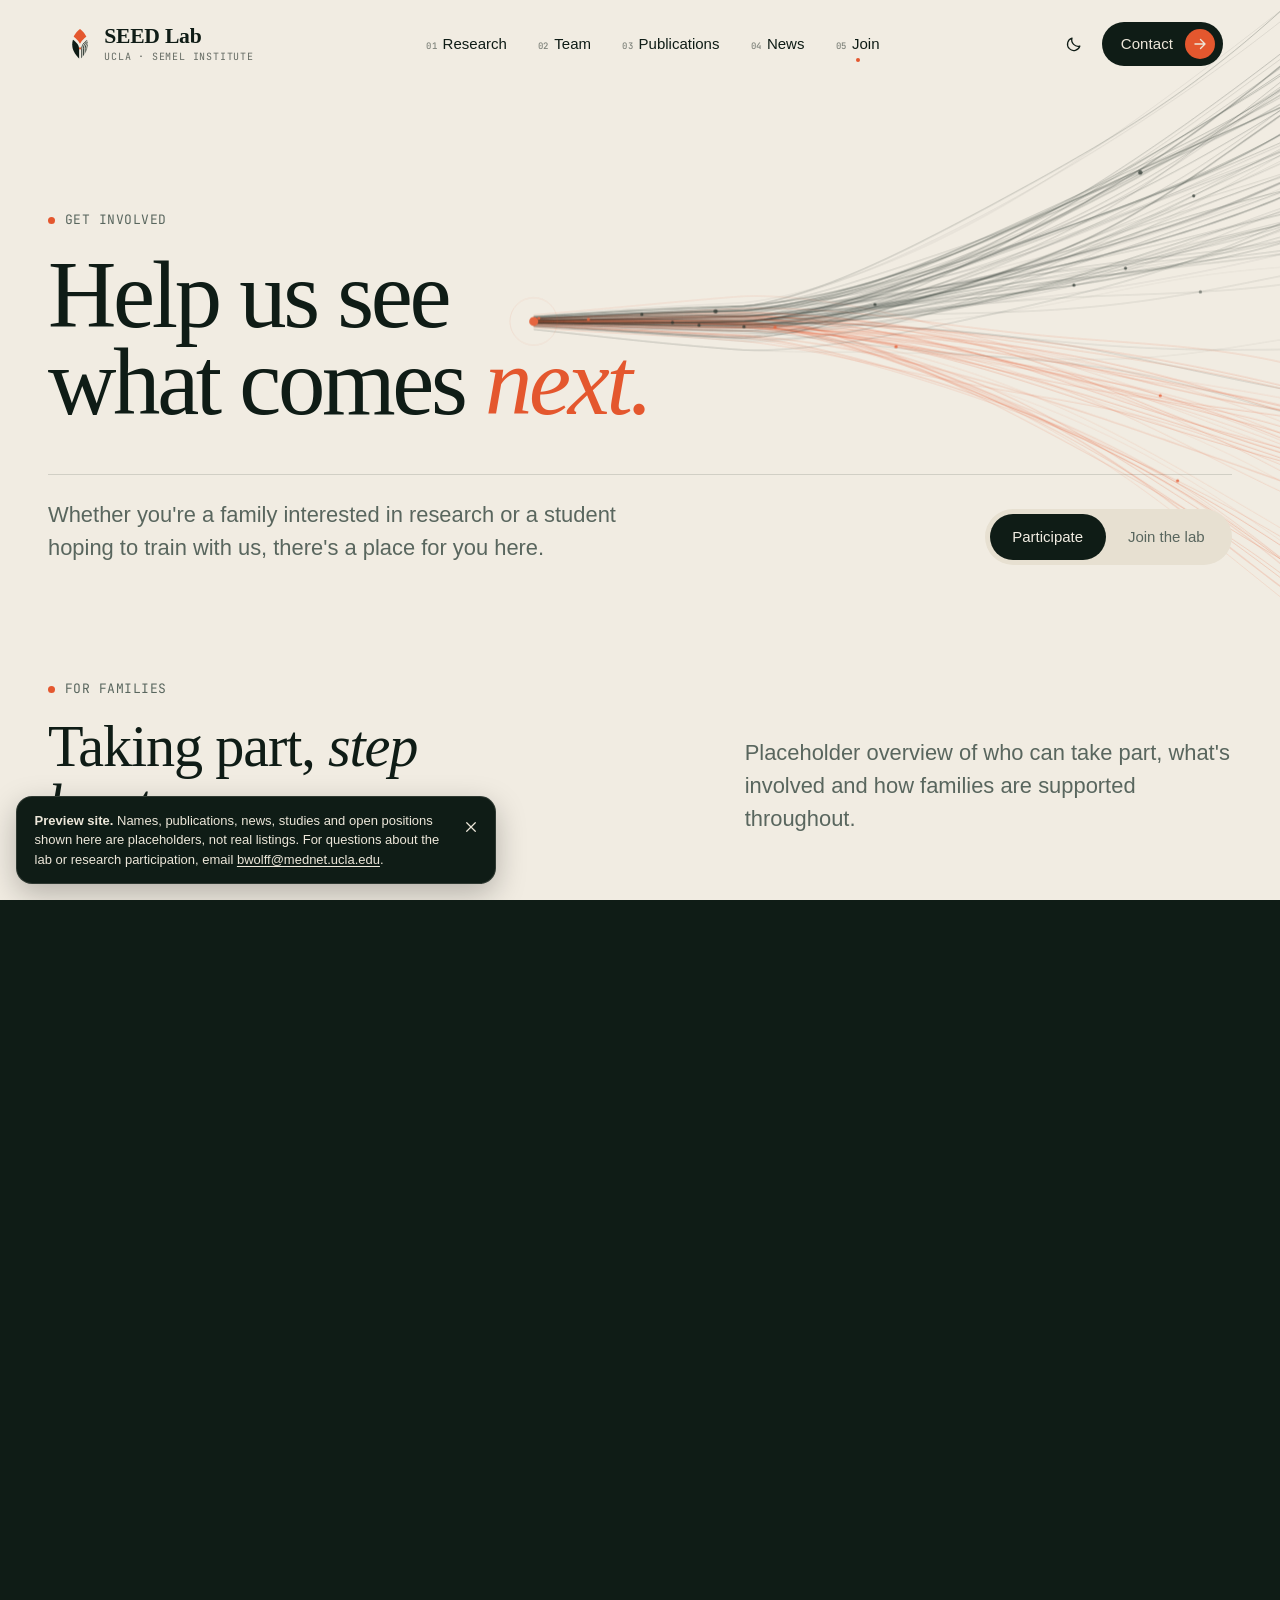
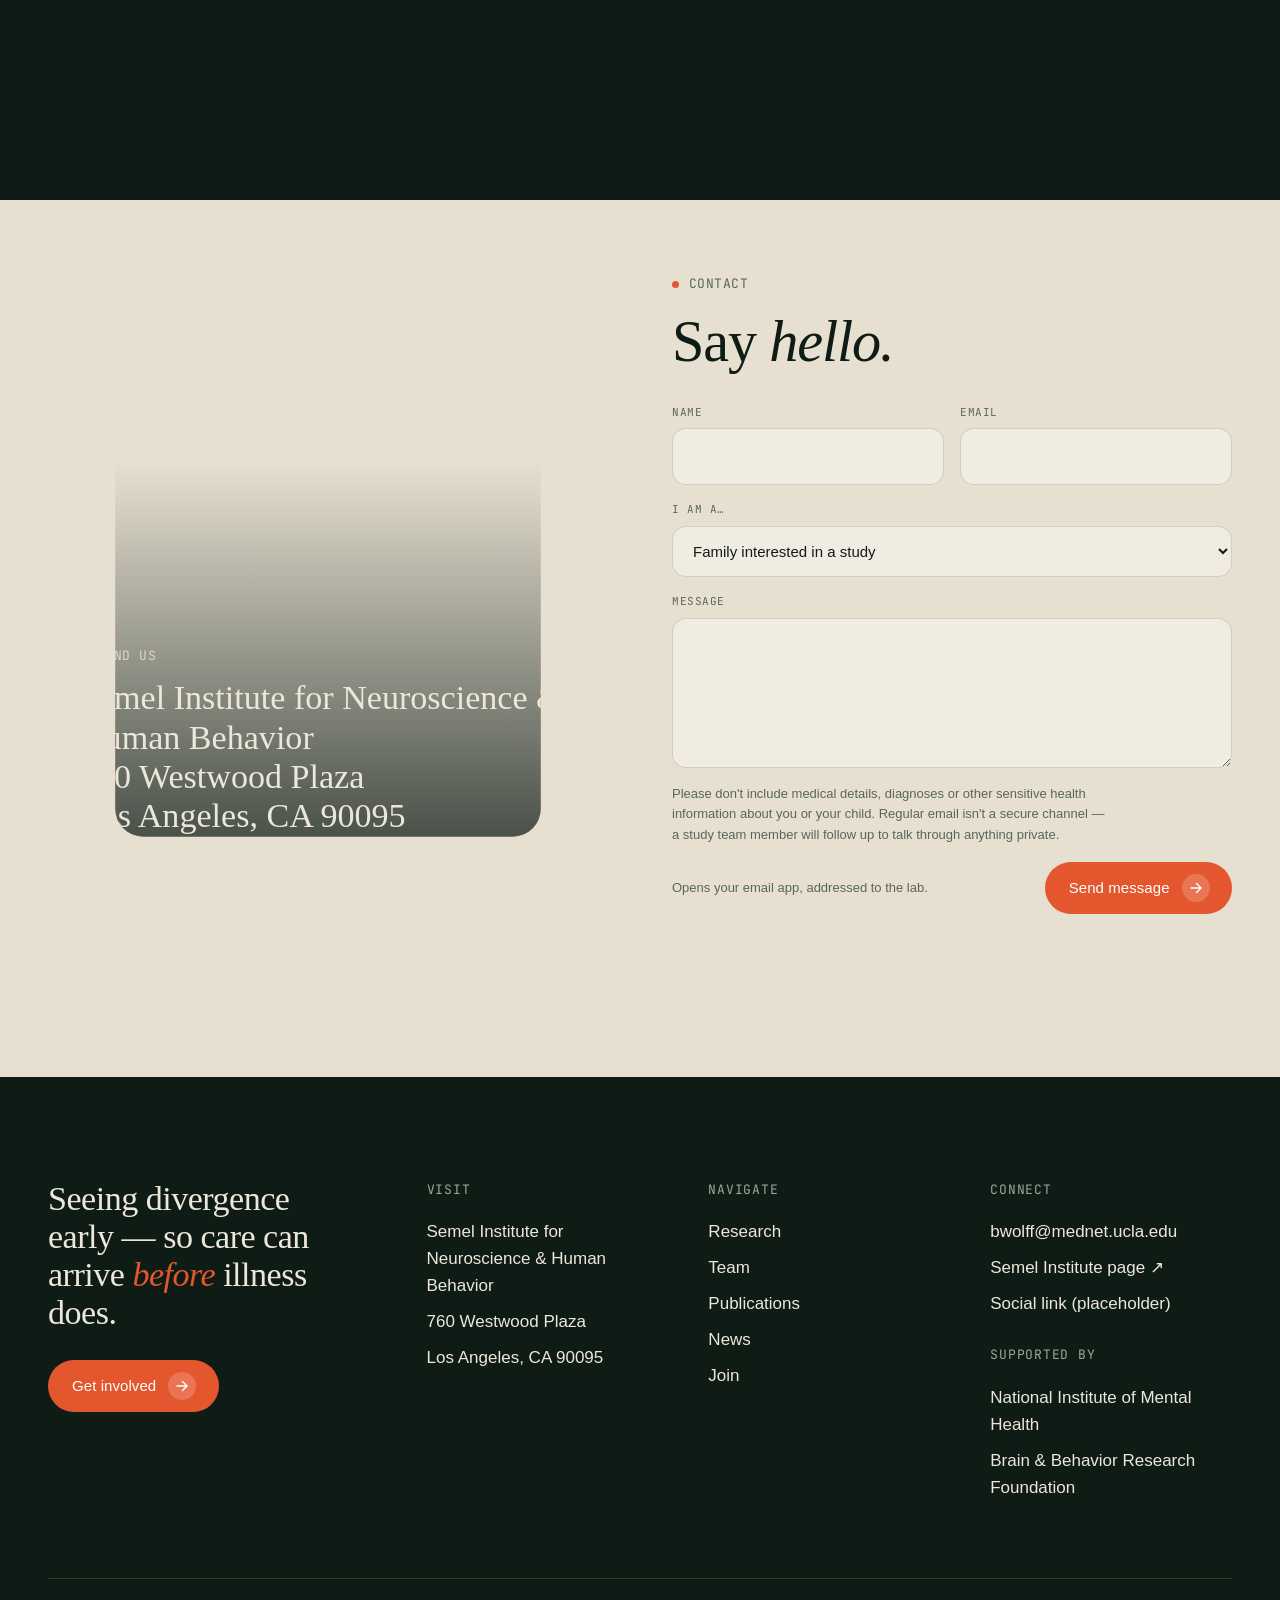
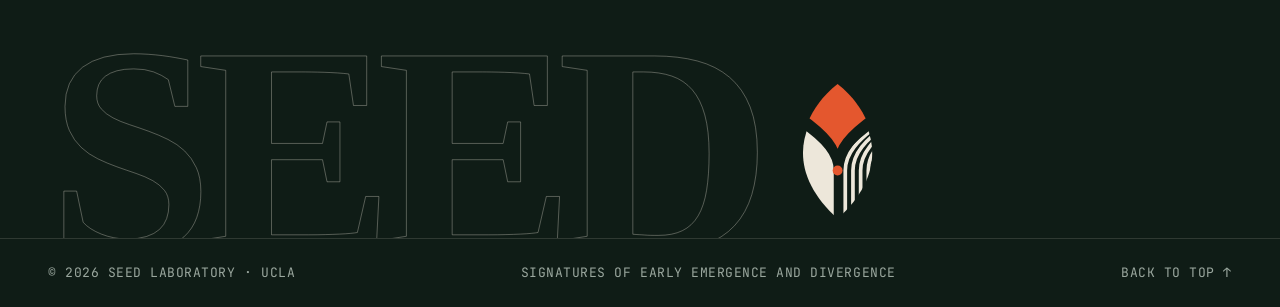
==== commit d4d554fa: "Merge 35514536d62bdba4f8405e77ad8a10ece70b0a55 into 123a8e19e68fdc4e850683830ab4f4969137a31b" ====
--- a/join.html
+++ b/join.html
@@ -19,7 +19,7 @@
   <script>(function(){var h=document.documentElement;h.classList.remove('no-js');var s={};try{s=JSON.parse(window.name||'{}')||{};}catch(e){s={};}if(s.theme)h.dataset.theme=s.theme;var r=document.referrer,same=false;try{same=r&&new URL(r).host===location.host;}catch(e){}if(same&&s.nav)h.classList.add('is-entering');if(same)h.classList.add('no-loader');})();</script>
 </head>
 <body data-page="join">
-  <main id="main" tabindex="-1">
+  <main id="main">
     <section class="page-hero">
       <canvas class="ph-canvas" data-page-canvas aria-hidden="true"></canvas>
       <div class="wrap">
@@ -38,7 +38,7 @@
 
     <section class="section" style="padding-top:clamp(1rem,3vw,2rem)" id="participate">
       <div class="wrap">
-        <div class="tabpanel" id="panel-p" role="tabpanel" aria-labelledby="tab-p" tabindex="0">
+        <div class="tabpanel" id="panel-p" role="tabpanel" aria-labelledby="tab-p">
           <div class="sec-head"><div><span class="eyebrow">For families</span><h2 class="display h-2xl">Taking part, <em>step by step.</em></h2></div><p class="lede">Placeholder overview of who can take part, what's involved and how families are supported throughout.</p></div>
           <div class="steps">
             <div class="step fade"><span class="sn">01</span><div><h3>Reach out</h3><p>Contact our study team by email or the form below. Placeholder — describe the screening call.</p></div></div>
@@ -53,7 +53,7 @@
           </div>
         </div>
 
-        <div class="tabpanel" id="panel-j" role="tabpanel" aria-labelledby="tab-j" tabindex="0" hidden>
+        <div class="tabpanel" id="panel-j" role="tabpanel" aria-labelledby="tab-j" hidden>
           <div class="sec-head" id="positions"><div><span class="eyebrow">Positions</span><h2 class="display h-2xl">Train with <em>us.</em></h2></div><p class="lede">We welcome curious people from psychology, neuroscience, medicine, computer science, statistics and beyond.</p></div>
           <div class="positions">
             <div class="position"><div><h3>Undergraduate Research Assistant</h3><p>Placeholder — commitment, skills, how to apply.</p></div><span class="state mono"><i></i>Open</span><a class="btn btn-ghost" href="#contact">Apply <span class="arr"><svg viewBox="0 0 12 12" fill="none"><path d="M1 6h10M6.5 1.5 11 6l-4.5 4.5" stroke="currentColor" stroke-width="1.4" stroke-linecap="round" stroke-linejoin="round"/></svg></span></a></div>
@@ -84,7 +84,8 @@
             <div class="field"><label for="f-topic">I am a…</label>
               <select id="f-topic" name="topic"><option>Family interested in a study</option><option>Prospective student or trainee</option><option>Researcher / collaborator</option><option>Member of the press</option><option>Other</option></select>
             </div>
-            <div class="field"><label for="f-msg">Message</label><textarea id="f-msg" name="message" required></textarea></div>
+            <div class="field"><label for="f-msg">Message</label><textarea id="f-msg" name="message" required aria-describedby="f-privacy"></textarea></div>
+            <p class="form-privacy" id="f-privacy">Please don't include medical details, diagnoses or other sensitive health information about you or your child. Regular email isn't a secure channel — a study team member will follow up to talk through anything private.</p>
             <div style="display:flex;flex-wrap:wrap;gap:1rem;align-items:center;justify-content:space-between">
               <p class="form-note">Opens your email app, addressed to the lab.</p>
               <button class="btn btn-ember" type="submit">Send message <span class="arr"><svg viewBox="0 0 12 12" fill="none"><path d="M1 6h10M6.5 1.5 11 6l-4.5 4.5" stroke="currentColor" stroke-width="1.4" stroke-linecap="round" stroke-linejoin="round"/></svg></span></button>
--- a/assets/css/style.css
+++ b/assets/css/style.css
@@ -369,8 +369,8 @@
 .acro-word .conj { font-style: italic; font-weight: 400; font-size: .32em; letter-spacing: 0; color: var(--fg-muted); margin-left: .35em; opacity: 0; }
 .acro-note { color: var(--fg-muted); font-size: var(--text-sm); line-height: 1.5; }
 .acro-note .mono { display: block; color: var(--fg); margin-bottom: .35rem; }
-.no-js .acro-word .rest, .reduce .acro-word .rest, .no-motion .acro-word .rest { clip-path: none; }
-.no-js .acro-word .conj, .reduce .acro-word .conj, .no-motion .acro-word .conj { opacity: 1; }
+.no-js .acro-word .rest, .reduce .acro-word .rest { clip-path: none; }
+.no-js .acro-word .conj, .reduce .acro-word .conj { opacity: 1; }
 @media (max-width: 760px) {
   .acro-row { grid-template-columns: 1fr; gap: .25rem; padding-block: 1rem; }
 }
@@ -587,9 +587,9 @@
 
 /* Reveal helpers ------------------------------------------------------------ */
 .reveal-img { clip-path: inset(12% 12% 12% 12% round var(--radius-lg)); }
-.no-js .reveal-img, .reduce .reveal-img, .no-motion .reveal-img { clip-path: none; }
+.no-js .reveal-img, .reduce .reveal-img { clip-path: none; }
 .fade { opacity: 0; }
-.no-js .fade, .reduce .fade, .no-motion .fade { opacity: 1; }
+.no-js .fade, .reduce .fade { opacity: 1; }
 
 /* ==========================================================================
    Team page
@@ -653,7 +653,6 @@
 .search { display: flex; align-items: center; gap: .6rem; padding: 0 1rem; height: 48px; border-radius: 999px; background: var(--bg-2); }
 .search svg { width: 16px; height: 16px; opacity: .6; flex: none; }
 .search input { border: 0; background: none; outline: none; width: 100%; font-size: var(--text-sm); }
-.search:focus-within { outline: 2px solid var(--ember); outline-offset: 3px; }
 .search input::placeholder { color: var(--fg-muted); }
 .toolbar .filters { flex-wrap: nowrap; overflow-x: auto; scrollbar-width: none; }
 .toolbar .filters::-webkit-scrollbar { display: none; }
@@ -793,6 +792,13 @@
 .field input:focus, .field select:focus, .field textarea:focus { border-color: var(--ember); box-shadow: 0 0 0 4px color-mix(in oklab, var(--ember) 18%, transparent); }
 .form-row { display: grid; grid-template-columns: 1fr 1fr; gap: 1rem; }
 .form-note { font-size: var(--text-xs); color: var(--fg-muted); }
+.form-privacy { font-size: var(--text-xs); color: var(--fg-muted); max-width: 60ch; }
+
+/* Preview notice (toggled by SEED.PREVIEW in data.js) */
+.preview-notice { position: fixed; left: 1rem; bottom: 1rem; z-index: 110; max-width: min(30rem, calc(100vw - 2rem)); display: flex; gap: .5rem; align-items: flex-start; padding: .85rem .5rem .85rem 1.1rem; border-radius: 16px; background: var(--ink); color: var(--bone); font-size: var(--text-xs); line-height: 1.5; border: 1px solid var(--line-dark); box-shadow: 0 10px 30px rgba(0, 0, 0, .25); }
+.preview-notice a { text-decoration: underline; text-underline-offset: 2px; }
+.preview-notice .icon-btn { flex: none; width: 32px; height: 32px; }
+.preview-notice .icon-btn svg { width: 12px; height: 12px; }
 .form-ok { display: none; padding: 1rem 1.25rem; border-radius: 14px; background: color-mix(in oklab, var(--sprout) 30%, transparent); font-size: var(--text-sm); }
 .form-ok.show { display: block; }
 @media (max-width: 860px) { .contact-grid { grid-template-columns: 1fr; } .contact-card { min-height: 380px; } .form-row { grid-template-columns: 1fr; } }
@@ -817,6 +823,4 @@
   .hero-title { font-size: clamp(3.4rem, 15.5vw, 5rem); }
 }
 .link-arrow svg { width: 12px; height: 12px; flex: none; }
-.dialog-open { overflow: hidden; }
-main, [id='positions'], [id='participate'] { scroll-margin-top: 100px; }
 .pi-actions .link-arrow { white-space: nowrap; }
